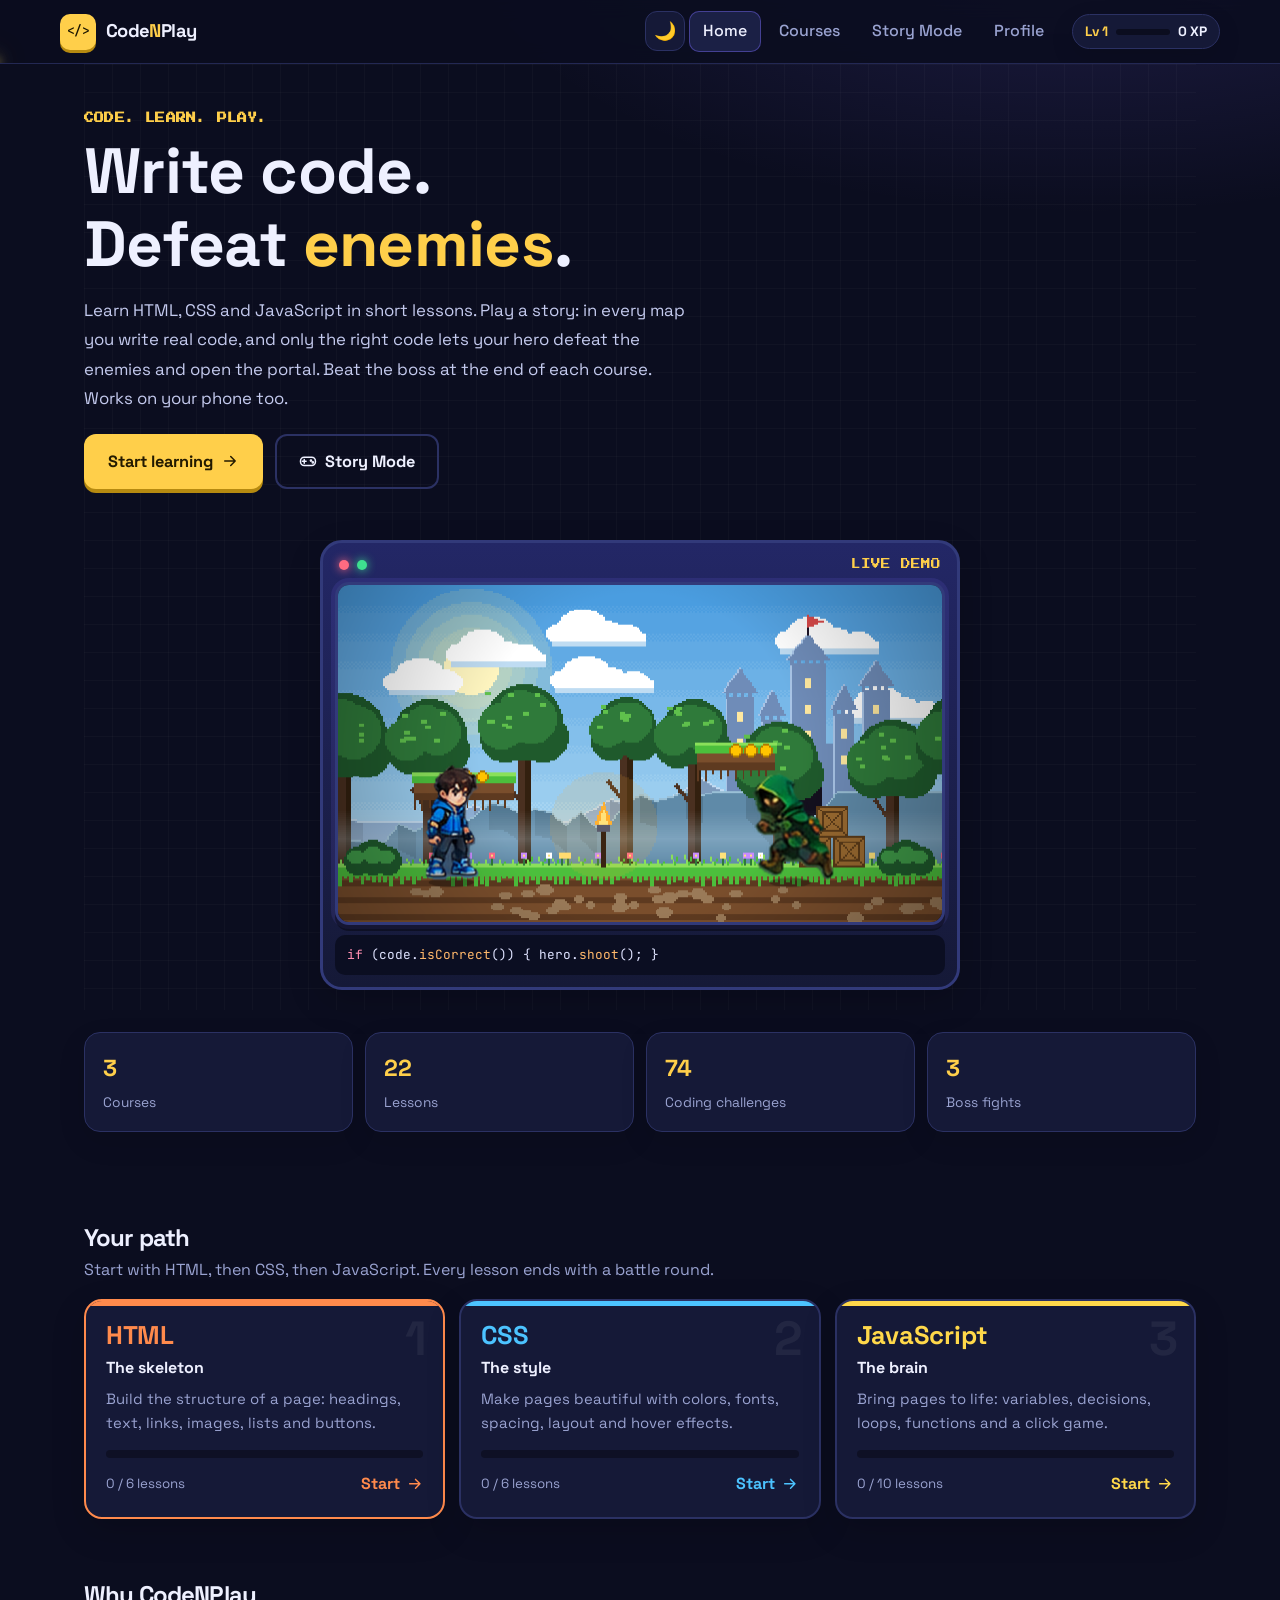
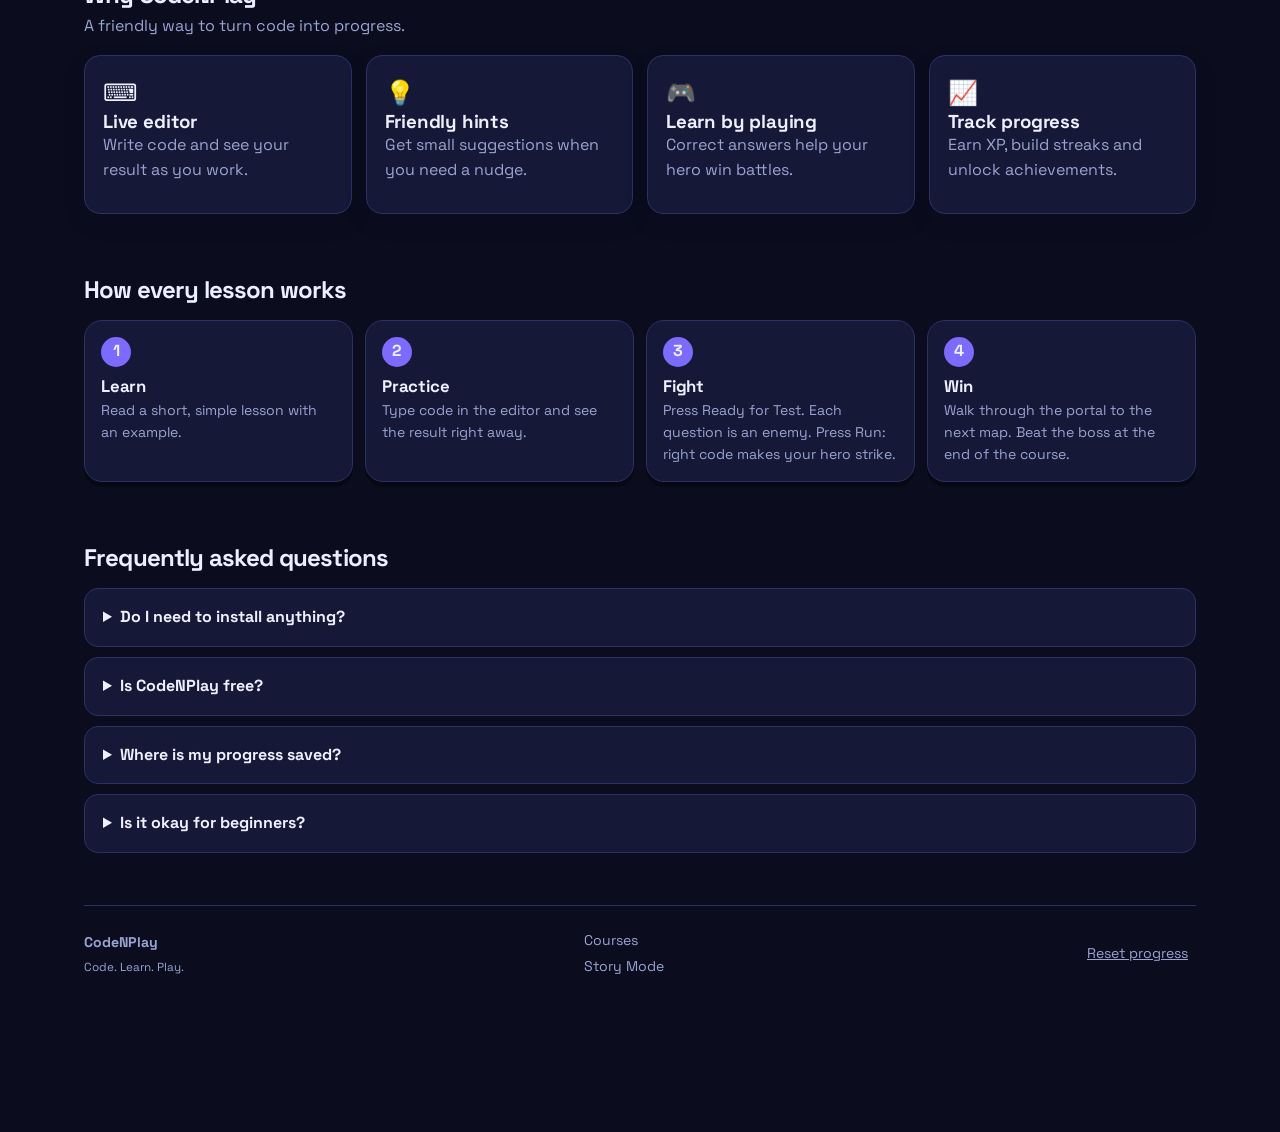
==== index.html @ d2bf4201 "Add game new interface" ====
<!doctype html>
<html lang="en">
<head>
  <meta charset="utf-8">
  <meta name="viewport" content="width=device-width, initial-scale=1, viewport-fit=cover">
  <meta name="theme-color" content="#0b0d1f">
  <meta name="color-scheme" content="dark light">
  <meta property="og:title" content="CodeNPlay — Learn to code, then play">
  <meta property="og:description" content="Learn HTML, CSS and JavaScript with interactive lessons, a live editor and game-based challenges.">
  <meta property="og:type" content="website">
  <meta property="og:image" content="assets/icon.svg">
  <link rel="manifest" href="manifest.webmanifest">
  <title>CodeNPlay - Learn to code, then play</title>
  <meta name="description" content="Learn HTML, CSS and JavaScript with short lessons, a live editor and a game you unlock by coding.">
  <link rel="preconnect" href="https://fonts.googleapis.com">
  <link rel="preconnect" href="https://fonts.gstatic.com" crossorigin>
  <link href="https://fonts.googleapis.com/css2?family=JetBrains+Mono:wght@400;500&family=Press+Start+2P&family=Space+Grotesk:wght@400;500;700&display=swap" rel="stylesheet">
  <link rel="icon" href="data:image/svg+xml,%3Csvg xmlns=%27http://www.w3.org/2000/svg%27 viewBox=%270 0 32 32%27%3E%3Crect width=%2732%27 height=%2732%27 rx=%277%27 fill=%27%23ffcf4a%27/%3E%3Ctext x=%2716%27 y=%2721%27 font-size=%2713%27 font-family=%27monospace%27 text-anchor=%27middle%27 fill=%27%231b1500%27%3E%26lt;/%26gt;%3C/text%3E%3C/svg%3E">
  <link rel="stylesheet" href="css/style.css">
  <script>
  var t = localStorage.getItem('theme');
  document.documentElement.dataset.theme = (t === 'cyan') ? 'cyan' : 'dark';
  </script>
</head>
<body>
  <a class="skip-link" href="#view">Skip to content</a>
  <header class="topbar">
    <a class="brand" href="#/" aria-label="CodeNPlay home"><span class="logo">&lt;/&gt;</span><span class="bname">Code<em>N</em>Play</span></a>
    <nav class="nav" aria-label="Main">
      <button id="themeToggle" type="button" aria-label="Toggle theme">💡</button>
      <a href="#/" data-nav="home">Home</a>
      <a href="#/learn" data-nav="learn">Courses</a>
      <a href="#/story" data-nav="story">Story Mode</a>
      <a href="#/profile" data-nav="profile">Profile</a>
    </nav>
    <a class="xp" id="xpChip" href="#/profile" title="Open your profile" aria-label="Your XP and profile"></a>
  </header>

  <main id="view" class="wrap" tabindex="-1"></main>

  <nav class="tabbar" aria-label="Main mobile">
    <a href="#/" data-nav="home"><svg class="ic" viewBox="0 0 24 24" fill="none" stroke="currentColor" stroke-width="2" stroke-linecap="round" stroke-linejoin="round"><path d="M3 11l9-8 9 8v9a1 1 0 0 1-1 1h-5v-6H9v6H4a1 1 0 0 1-1-1z"/></svg><span>Home</span></a>
    <a href="#/learn" data-nav="learn"><svg class="ic" viewBox="0 0 24 24" fill="none" stroke="currentColor" stroke-width="2" stroke-linecap="round" stroke-linejoin="round"><path d="M4 5a2 2 0 0 1 2-2h13v16H6a2 2 0 0 0-2 2z"/><path d="M4 21V5"/><path d="M9 7h6"/></svg><span>Learn</span></a>
    <a href="#/story" data-nav="story"><svg class="ic" viewBox="0 0 24 24" fill="none" stroke="currentColor" stroke-width="2" stroke-linecap="round" stroke-linejoin="round"><rect x="2" y="7" width="20" height="11" rx="5"/><path d="M7 10v5M4.5 12.5h5"/><circle cx="16" cy="11.5" r=".8"/><circle cx="18.5" cy="14" r=".8"/></svg><span>Story</span></a>
    <a href="#/profile" data-nav="profile"><span class="emo">👤</span><span>Profile</span></a>
    <button type="button" id="tabTheme" aria-label="Toggle theme"><span class="emo">🌙</span><span>Dark</span></button>
  </nav>

  <div id="modal" class="modal" aria-live="polite"></div>
  <div id="toast" class="toast" role="status"></div>
  <noscript><p style="padding:24px;color:#fff">Please turn on JavaScript to use CodeNPlay.</p></noscript>

  <script src="js/lessons.js"></script>
  <script src="js/runner.js"></script>
  <script src="js/quest.js"></script>
  <script src="js/app.js"></script>
  <script src="js/theme.js"></script>
</body>
</html>
---- css/style.css ----
/* =========================================================
   CodeNPlay styles - mobile first
   ========================================================= */
:root {
  --bg: #0b0d1f; --bg2: #10132b; --card: #151937; --card2: #1b2045; --line: #2b3163;
  --text: #eef0ff; --muted: #9aa3d1; --gold: #ffcf4a; --violet: #7c6bff;
  --green: #3ee08f; --red: #ff6b81; --html: #ff8a4c; --css: #4cc3ff; --js: #ffd84a;
  --accent: var(--violet);
  --r: 16px; --font: "Space Grotesk", system-ui, -apple-system, "Segoe UI", sans-serif;
  --mono: "JetBrains Mono", ui-monospace, SFMono-Regular, Menlo, Consolas, monospace;
  --ed-fs: 15px; --ed-lh: 24px; --tabh: 64px;
}


.topbar {
    position: relative;
    overflow: hidden;
}


/* Moving red line */

.topbar::after {
    content: "";

    position: absolute;

    bottom: 0;
    left: -30%;

    width: 30%;
    height: 2px;

    background: linear-gradient(
        90deg,
        transparent,
        var(--line-color),
        white,
       var(--line-color),
        transparent
    );

    box-shadow:
        0 0 8px var(--line-color),
        0 0 18px var(--line-color),
        0 0 30px var(--line-color-glow);

    animation: movingLine 2.3s linear infinite;
   pointer-events: none;
}


/* Animation */

@keyframes movingLine {

    0% {
        left: -30%;
    }

    100% {
        left: 100%;
    }

}

:root,
:root[data-theme="dark"] {
  --line-color: #FFD966;
  --line-color-glow: rgba(255, 217, 102, 0.7);
}


/* Dark + Cyan */
:root[data-theme="cyan"] {
  --bg: #03232a; --bg2: #053341; --card: #07404f; --card2: #0a5164; --line: #1fa3b8;
  --text: #eafffe; --muted: #8fd9e2;
  --violet: #00e5ff;            /* accent ab cyan */
  --gold: #5ef2d6; --green: #3ee08f; --red: #ff6b81;
  color-scheme: dark;
   --line-color: #00e5ff;
   --line-color-glow: rgba(0, 229, 255, 0.7)
}
:root[data-theme="cyan"] body {
  background-image:
    radial-gradient(900px 480px at 85% -80px, rgba(0,229,255,.35), transparent 70%),
    radial-gradient(700px 400px at 0% 100%, rgba(0,255,200,.18), transparent 70%);
}
/* cards par cyan glow (agar tumhari card class alag hai to selector badal dena) */
:root[data-theme="cyan"] [class*="card"] {
  box-shadow: 0 0 0 1px rgba(0,229,255,.25), 0 6px 24px rgba(0,229,255,.12);
}
body, [class*="card"], header, nav {
  transition: background-color .35s ease, color .35s ease, border-color .35s ease, box-shadow .35s ease;
}

/* button ab icon + naam dikhayega */
#themeToggle { width: auto; padding: 0 12px; gap: 6px; font-size: 14px; white-space: nowrap; }

* { box-sizing: border-box; }
html { -webkit-text-size-adjust: 100%; }
body {
  margin: 0; background: var(--bg); color: var(--text); font-family: var(--font);
  line-height: 1.55; min-height: 100vh; padding-bottom: calc(var(--tabh) + env(safe-area-inset-bottom));
  background-image: radial-gradient(900px 420px at 85% -80px, rgba(124,107,255,.18), transparent 70%);
  background-repeat: no-repeat;
}
a { color: inherit; text-decoration: none; }
h1, h2, h3, h4 { line-height: 1.15; margin: 0; letter-spacing: -.01em; }
p { margin: 0 0 .8em; }
code { font-family: var(--mono); font-size: .88em; background: rgba(124,107,255,.2); color: #d7d2ff; padding: .1em .4em; border-radius: 6px; }
button { font: inherit; color: inherit; cursor: pointer; }
.ic { width: 1.1em; height: 1.1em; flex: none; vertical-align: -.15em; }
.r90 { transform: rotate(90deg); } .r180 { transform: rotate(180deg); } .r270 { transform: rotate(270deg); }
.hidden { display: none !important; }
.muted { color: var(--muted); }
.center { text-align: center; }
:focus-visible { outline: 3px solid var(--gold); outline-offset: 2px; }

/* ---------- top bar ---------- */
.topbar {
  position: sticky; top: 0; z-index: 30; display: flex; align-items: center; gap: 14px;
  padding: 10px 16px; padding-top: calc(10px + env(safe-area-inset-top));
  background: rgba(11,13,31,.88); backdrop-filter: blur(10px); border-bottom: 1px solid var(--line);
}
.brand { display: flex; align-items: center; gap: 10px; font-weight: 700; font-size: 1.15rem; margin-right: auto; }
.logo { display: grid; place-items: center; width: 36px; height: 36px; border-radius: 10px; background: var(--gold); color: #1b1500; font-family: var(--mono); font-weight: 500; font-size: .82rem; box-shadow: 0 3px 0 #b68a10; }
.bname em { font-style: normal; color: var(--gold); }
.nav { display: none; gap: 4px; }
.nav a { padding: 8px 14px; border-radius: 10px; color: var(--muted); font-weight: 500; }
.nav a:hover { color: var(--text); background: var(--card); }
.nav a.active { color: var(--text); background: var(--card2); }
.xp { display: flex; align-items: center; gap: 8px; padding: 6px 12px; border-radius: 999px; background: var(--card); border: 1px solid var(--line); font-size: .85rem; }
.xp .lv { color: var(--gold); font-weight: 700; }
.xpbar { width: 38px; height: 6px; border-radius: 6px; background: #0b0d1f; overflow: hidden; display: none; }
.xpbar i { display: block; height: 100%; background: var(--gold); }

.tabbar {
  position: fixed; inset: auto 0 0 0; z-index: 30; height: calc(var(--tabh) + env(safe-area-inset-bottom)); padding-bottom: env(safe-area-inset-bottom);
  display: grid; grid-template-columns: repeat(3, 1fr); background: rgba(16,19,43,.96); backdrop-filter: blur(10px); border-top: 1px solid var(--line);
}
.tabbar a { display: flex; flex-direction: column; align-items: center; justify-content: center; gap: 2px; color: var(--muted); font-size: .72rem; font-weight: 500; }
.tabbar .ic { width: 24px; height: 24px; }
.tabbar a.active { color: var(--gold); }

/* ---------- layout ---------- */
.wrap { max-width: 1100px; margin: 0 auto; padding: 0 16px 40px; outline: none; }
.block { padding: 28px 0 8px; }
.pad-top { padding-top: 20px; }
.block-head { margin-bottom: 16px; }
.block-head h2 { font-size: 1.5rem; }
.block-head p { color: var(--muted); margin-top: 6px; }
.h1s { font-size: clamp(1.6rem, 5vw, 2.4rem); }
.eyebrow { color: var(--gold); font-weight: 700; letter-spacing: .08em; text-transform: uppercase; font-size: .78rem; margin-bottom: 8px; }
.lead { color: #c4caee; font-size: 1.05rem; max-width: 56ch; }
.lead.sm { font-size: .98rem; margin: 8px 0 0; }
.back { display: inline-flex; align-items: center; gap: 6px; color: var(--muted); font-size: .92rem; padding: 14px 0 6px; font-weight: 500; }
.back:hover { color: var(--text); }

/* ---------- buttons ---------- */
.btn {
  display: inline-flex; align-items: center; justify-content: center; gap: 8px; border: 2px solid transparent; border-radius: 12px;
  padding: 10px 18px; font-weight: 700; background: var(--card2); color: var(--text); min-height: 44px; transition: transform .08s, background .15s;
}
.btn:active { transform: translateY(2px); }
.btn.primary { background: var(--gold); color: #231a00; box-shadow: 0 4px 0 #b68a10; }
.btn.primary:active { box-shadow: 0 2px 0 #b68a10; transform: translateY(2px); }
.btn.ghost { background: transparent; border-color: var(--line); }
.btn.ghost:hover { background: var(--card); }
.btn.big { padding: 13px 22px; font-size: 1.02rem; min-height: 50px; }
.btn[disabled] { opacity: .6; pointer-events: none; }
.cta { display: flex; flex-wrap: wrap; gap: 12px; margin-top: 20px; }
.linkbtn { background: none; border: 0; color: var(--muted); text-decoration: underline; padding: 8px; }
.mini {
  display: inline-flex; align-items: center; gap: 6px; padding: 6px 10px; border-radius: 8px; border: 1px solid var(--line);
  background: var(--card2); font-size: .82rem; font-weight: 500; min-height: 34px;
}
.mini.run { background: var(--green); color: #052415; border-color: transparent; font-weight: 700; }

/* ---------- hero ---------- */
.hero { display: grid; gap: 28px; padding: 28px 0 10px; }
.hero h1 { font-size: clamp(2rem, 8vw, 3.6rem); }
.hero .mark { color: var(--gold); position: relative; white-space: nowrap; }
.hero .lead { margin-top: 14px; }
.hero-art { display: none; }
.mock { background: var(--card); border: 1px solid var(--line); border-radius: 18px; overflow: hidden; box-shadow: 0 18px 50px rgba(0,0,0,.4); transform: rotate(1.5deg); }
.mock-bar { display: flex; align-items: center; gap: 6px; padding: 10px 14px; background: var(--card2); color: var(--muted); font-size: .8rem; font-family: var(--mono); }
.mock-bar i { width: 10px; height: 10px; border-radius: 50%; background: #ff6b81; }
.mock-bar i:nth-child(2) { background: var(--gold); } .mock-bar i:nth-child(3) { background: var(--green); }
.mock-bar span { margin-left: 10px; }
.mock pre { margin: 0; padding: 16px; font-family: var(--mono); font-size: .86rem; line-height: 1.7; color: #dfe3ff; }
.mock-stage { position: relative; height: 130px; background: #0b0e22; border-top: 1px solid var(--line); }
.mock-grid { position: absolute; inset: 0; background-image: linear-gradient(rgba(124,140,255,.16) 1px, transparent 1px), linear-gradient(90deg, rgba(124,140,255,.16) 1px, transparent 1px); background-size: 28px 28px; }
.mock-chip { position: absolute; left: 14px; bottom: 12px; background: var(--gold); color: #231a00; font-weight: 700; font-size: .75rem; padding: 4px 10px; border-radius: 999px; }
.k { color: #ff8fb1; } .n { color: #ffb86b; } .s { color: #8ff0b3; } .c { color: #6c76a8; font-style: italic; } .tg { color: #7fb4ff; } .at { color: #ffd479; }

/* ---------- course cards ---------- */
.cards { display: grid; gap: 14px; }
.course-card {
  position: relative; display: flex; flex-direction: column; gap: 6px; padding: 20px; border-radius: var(--r); background: var(--card);
  border: 2px solid var(--line); transition: transform .15s, border-color .15s; overflow: hidden;
}
.course-card:hover { transform: translateY(-3px); border-color: var(--accent); }
.course-card.current { border-color: var(--accent); }
.c-html { --accent: var(--html); } .c-css { --accent: var(--css); } .c-js { --accent: var(--js); }
.course-card::before { content: ""; position: absolute; left: 0; top: 0; right: 0; height: 5px; background: var(--accent); }
.step-no { position: absolute; right: 16px; top: 14px; font-size: 3rem; font-weight: 700; color: rgba(255,255,255,.06); line-height: 1; }
.course-card h3 { font-size: 1.6rem; color: var(--accent); }
.course-card .tag { margin: 0; color: var(--text); font-weight: 700; }
.course-card .desc { color: var(--muted); font-size: .93rem; margin: 0 0 8px; }
.prog { height: 8px; background: #0b0d1f; border-radius: 8px; overflow: hidden; }
.prog span { display: block; height: 100%; background: var(--accent); border-radius: 8px; transition: width .4s; }
.card-foot { display: flex; justify-content: space-between; align-items: center; margin-top: 8px; color: var(--muted); }
.card-foot .go { color: var(--accent); font-weight: 700; display: inline-flex; gap: 6px; align-items: center; }

.how { list-style: none; margin: 0; padding: 0; display: grid; gap: 12px; grid-template-columns: 1fr 1fr; }
.how li { background: var(--card); border: 1px solid var(--line); border-radius: var(--r); padding: 16px; }
.how b { display: grid; place-items: center; width: 30px; height: 30px; border-radius: 50%; background: var(--violet); margin-bottom: 10px; }
.how h4 { font-size: 1.05rem; margin-bottom: 4px; }
.how p { color: var(--muted); font-size: .88rem; margin: 0; }
.foot { display: flex; flex-wrap: wrap; gap: 8px; justify-content: space-between; align-items: center; margin-top: 34px; padding-top: 16px; border-top: 1px solid var(--line); color: var(--muted); font-size: .88rem; }

/* ---------- course page ---------- */
.course-head { display: flex; justify-content: space-between; align-items: center; gap: 16px; padding: 20px; border-radius: var(--r); background: var(--card); border: 2px solid var(--line); border-left: 6px solid var(--accent); margin: 8px 0 18px; }
.ring { flex: none; width: 76px; height: 76px; border-radius: 50%; border: 5px solid var(--accent); display: flex; flex-direction: column; align-items: center; justify-content: center; }
.ring b { font-size: 1.1rem; } .ring span { font-size: .68rem; color: var(--muted); }
.lessons { list-style: none; margin: 0; padding: 0; display: grid; gap: 10px; }
.lrow { display: flex; align-items: center; gap: 14px; padding: 14px 16px; background: var(--card); border: 1px solid var(--line); border-radius: 14px; transition: border-color .15s, transform .15s; }
.lrow:hover { border-color: var(--accent); transform: translateX(3px); }
.lrow .num { flex: none; display: grid; place-items: center; width: 40px; height: 40px; border-radius: 12px; background: var(--card2); font-weight: 700; }
.lrow.done .num { background: var(--green); color: #052415; }
.lrow.next { border-color: var(--accent); }
.lrow.next .num { background: var(--accent); color: #1b1500; }
.lt { display: flex; flex-direction: column; flex: 1; min-width: 0; }
.lt small { color: var(--muted); }
.chev { color: var(--muted); }

/* ---------- lesson ---------- */
.lesson { max-width: 1000px; margin: 0 auto; }
.l-head { padding: 6px 0 14px; }
.steps { list-style: none; display: flex; gap: 6px; padding: 0; margin: 14px 0 0; flex-wrap: wrap; }
.steps li { font-size: .78rem; font-weight: 700; padding: 5px 12px; border-radius: 999px; background: var(--card); color: var(--muted); border: 1px solid var(--line); }
.steps li.on { background: var(--accent); color: #1b1500; border-color: transparent; }
.card { background: var(--card); border: 1px solid var(--line); border-radius: var(--r); padding: 18px; margin-bottom: 16px; }
.card h2 { font-size: 1.25rem; display: flex; align-items: center; gap: 10px; margin-bottom: 12px; }
.badge { display: grid; place-items: center; width: 28px; height: 28px; border-radius: 50%; background: var(--accent); color: #1b1500; font-size: .85rem; }
.prose p { font-size: 1.02rem; color: #d6dbf7; }
.example { margin-top: 12px; border: 1px solid var(--line); border-radius: 12px; overflow: hidden; background: #0b0e22; }
.ex-head { display: flex; align-items: center; justify-content: space-between; padding: 8px 12px; background: var(--card2); font-size: .8rem; color: var(--muted); font-weight: 700; text-transform: uppercase; letter-spacing: .05em; }
.code { margin: 0; padding: 14px; font-family: var(--mono); font-size: .88rem; line-height: 1.7; overflow-x: auto; color: #e4e7ff; white-space: pre; }
.task { display: flex; gap: 12px; align-items: flex-start; background: rgba(255,207,74,.1); border: 1px solid rgba(255,207,74,.35); border-radius: 12px; padding: 12px 14px; margin-bottom: 14px; }
.task .ic { color: var(--gold); width: 22px; height: 22px; margin-top: 2px; }
.task p { margin: 0; }
.next .cta { margin-top: 14px; }
.pn { display: flex; justify-content: space-between; gap: 12px; margin-top: 4px; }
.pn a { display: inline-flex; align-items: center; gap: 8px; padding: 10px 14px; border-radius: 12px; border: 1px solid var(--line); color: var(--muted); font-size: .9rem; }
.pn a:hover { color: var(--text); background: var(--card); }
.dots { display: flex; gap: 8px; margin-top: 12px; }
.dots i { width: 28px; height: 8px; border-radius: 8px; background: var(--card2); }
.dots i.cur { background: var(--accent); } .dots i.ok { background: var(--green); }
.question { font-size: 1.12rem; margin-bottom: 14px; }
.question p { margin: 0; }
.tbar { display: flex; flex-wrap: wrap; gap: 10px; margin-top: 14px; }
.feedback { margin-top: 12px; border-radius: 12px; padding: 0; font-size: .96rem; }
.feedback:not(:empty) { padding: 12px 14px; background: var(--card2); }
.feedback.good { background: rgba(62,224,143,.15); border: 1px solid var(--green); }
.feedback.bad { background: rgba(255,107,129,.14); border: 1px solid var(--red); }
.feedback.hint { background: rgba(124,107,255,.18); border: 1px solid var(--violet); }

/* ---------- workbench (editor + output) ---------- */
.wb { border: 1px solid var(--line); border-radius: 14px; overflow: hidden; background: var(--bg2); }
.wb-tabs { display: flex; background: var(--card2); }
.wb-tabs button { flex: 1; border: 0; background: none; padding: 11px; font-weight: 700; color: var(--muted); border-bottom: 3px solid transparent; }
.wb-tabs button.on { color: var(--text); border-bottom-color: var(--gold); background: var(--card); }
.wb-grid { display: block; }
.wb--code .pane-out { display: none; }
.wb--out .pane-code { display: none; }
.pane { display: flex; flex-direction: column; min-width: 0; }
.pane-head { display: flex; align-items: center; justify-content: space-between; gap: 8px; padding: 8px 10px; background: var(--card2); border-bottom: 1px solid var(--line); }
.file { display: inline-flex; align-items: center; gap: 8px; font-family: var(--mono); font-size: .8rem; color: var(--muted); }
.dot { width: 9px; height: 9px; border-radius: 50%; background: var(--html); } .dot.out { background: var(--green); }
.acts { display: flex; gap: 8px; }
.ed { position: relative; display: flex; height: 300px; background: #0b0e22; }
.gutter { margin: 0; width: 40px; flex: none; padding: 12px 8px 12px 0; text-align: right; font-family: var(--mono); font-size: var(--ed-fs); line-height: var(--ed-lh); color: #4d5588; overflow: hidden; user-select: none; background: #0a0c1d; border-right: 1px solid var(--line); }
.ed-main { position: relative; flex: 1; min-width: 0; }
.ed-main pre, .ed-main textarea {
  position: absolute; inset: 0; margin: 0; padding: 12px; border: 0; font-family: var(--mono); font-size: var(--ed-fs); line-height: var(--ed-lh);
  white-space: pre; tab-size: 2; letter-spacing: 0; word-spacing: 0;
}
.hl { color: #e4e7ff; overflow: hidden; pointer-events: none; }
.ed-main textarea { background: transparent; color: transparent; caret-color: #fff; resize: none; overflow: auto; outline: none; -webkit-text-fill-color: transparent; }
.ed-main textarea::selection { background: rgba(124,107,255,.45); -webkit-text-fill-color: transparent; }
.symbols { display: flex; gap: 6px; overflow-x: auto; padding: 8px; background: var(--card2); border-top: 1px solid var(--line); -webkit-overflow-scrolling: touch; }
.symbols button { flex: none; min-width: 40px; height: 38px; border-radius: 8px; border: 1px solid var(--line); background: var(--card); font-family: var(--mono); font-size: 1rem; padding: 0 10px; }
.symbols button:active { background: var(--violet); }
.preview { width: 100%; height: 300px; border: 0; background: #fff; display: block; }
.console { background: #0b0e22; border-top: 1px solid var(--line); }
.console-head { padding: 6px 12px; font-size: .75rem; font-weight: 700; letter-spacing: .06em; text-transform: uppercase; color: var(--muted); background: var(--card2); }
.console-body { font-family: var(--mono); font-size: .9rem; padding: 10px 12px; min-height: 96px; max-height: 160px; overflow: auto; color: #d9ffe8; }
.console-body:empty::before { content: "Nothing printed yet. Use console.log(...) and press Run."; color: #5f688f; }
.cl { padding: 2px 0; border-bottom: 1px dashed rgba(255,255,255,.07); white-space: pre-wrap; word-break: break-word; }
.cl.err { color: #ff9aa9; }
.base { border-top: 1px solid var(--line); background: var(--card); font-size: .85rem; }
.base summary { padding: 10px 12px; cursor: pointer; color: var(--muted); }
.base pre { margin: 0; padding: 0 12px 12px; font-family: var(--mono); font-size: .82rem; color: #c8cdf0; overflow-x: auto; }

/* ---------- modal + toast ---------- */
.modal { position: fixed; inset: 0; z-index: 60; background: rgba(5,6,18,.75); display: none; align-items: center; justify-content: center; padding: 20px; }
.modal.open { display: flex; }
.modal-card { background: var(--card); border: 2px solid var(--gold); border-radius: 20px; padding: 26px 22px; max-width: 380px; width: 100%; text-align: center; animation: pop .25s ease-out; }
.modal-card h2 { font-size: 1.7rem; margin: 10px 0; }
.burst { width: 64px; height: 64px; margin: 0 auto; border-radius: 50%; display: grid; place-items: center; background: var(--gold); color: #231a00; }
.burst .ic { width: 34px; height: 34px; fill: #231a00; }
.xpgain { font-size: 1.5rem; font-weight: 700; color: var(--green); margin-bottom: 4px; }
.modal-acts { display: flex; flex-direction: column; gap: 10px; margin-top: 18px; }
@keyframes pop { from { transform: scale(.9); opacity: 0; } to { transform: scale(1); opacity: 1; } }
.toast { position: fixed; left: 50%; bottom: calc(var(--tabh) + 18px + env(safe-area-inset-bottom)); transform: translate(-50%, 20px); background: var(--card2); border: 1px solid var(--line); padding: 10px 16px; border-radius: 999px; font-size: .9rem; opacity: 0; pointer-events: none; transition: .25s; z-index: 70; }
.toast.show { opacity: 1; transform: translate(-50%, 0); }

/* ---------- game ---------- */
.gamepage { max-width: 860px; margin: 0 auto; }
.game-top { display: flex; align-items: center; justify-content: space-between; }
.chip { padding: 5px 12px; border-radius: 999px; background: var(--card2); border: 1px solid var(--line); font-size: .78rem; font-weight: 700; }
.chip.gold { background: var(--gold); color: #231a00; border-color: transparent; }
.banner { padding: 10px 14px; border-radius: 12px; margin: 6px 0 10px; font-weight: 500; }
.banner.good { background: rgba(62,224,143,.15); border: 1px solid var(--green); }
.hud { display: grid; grid-template-columns: repeat(5, minmax(0, 1fr)); gap: 8px; margin: 8px 0 10px; }
.hud div { background: var(--card); border: 1px solid var(--line); border-radius: 12px; padding: 8px 10px; }
.hud small { display: block; color: var(--muted); font-size: .68rem; text-transform: uppercase; letter-spacing: .06em; }
.hud b { font-size: 1.1rem; }
.stage { border: 3px solid var(--line); border-radius: 16px; overflow: hidden; aspect-ratio: 16 / 10; background: #0b0e22; box-shadow: 0 0 0 4px rgba(124,107,255,.15); }
.stage canvas { width: 100%; height: 100%; display: block; touch-action: none; }
.controls { display: grid; grid-template-columns: 1fr auto 1fr; align-items: center; gap: 10px; margin: 16px 0; }
.dpad { display: grid; grid-template-columns: repeat(3, 52px); grid-template-rows: repeat(3, 52px); justify-self: start; }
.dpad button { border: 0; background: var(--card2); border-radius: 10px; display: grid; place-items: center; touch-action: manipulation; border: 1px solid var(--line); }
.dpad button:active { background: var(--violet); }
.dpad .u { grid-area: 1 / 2; } .dpad .l { grid-area: 2 / 1; } .dpad .r { grid-area: 2 / 3; } .dpad .d { grid-area: 3 / 2; }
.dpad .mid { grid-area: 2 / 2; background: var(--bg2); }
.ab { display: flex; gap: 12px; justify-self: end; }
.ab button { width: 58px; height: 58px; border-radius: 50%; border: 0; font-weight: 700; font-size: 1.1rem; background: var(--violet); box-shadow: 0 4px 0 #4a3fb3; touch-action: manipulation; }
.ab .a { background: var(--gold); color: #231a00; box-shadow: 0 4px 0 #b68a10; }
.ab .b { margin-top: 18px; }
.ab button:active { transform: translateY(3px); box-shadow: none; }
.game-foot { display: flex; flex-direction: column; gap: 12px; align-items: stretch; }
.game-foot p { margin: 0; text-align: center; }

/* ---------- small phones ---------- */
@media (max-width: 480px) {
  .controls { grid-template-columns: 1fr 1fr; }
  .center-btns { grid-column: 1 / -1; grid-row: 1; }
  .center-btns .btn { width: 100%; }
  .xp .lv { display: none; }
}

/* ---------- tablet / desktop ---------- */
@media (min-width: 861px) {
  :root { --tabh: 0px; --ed-fs: 14px; --ed-lh: 22px; }
  body { padding-bottom: 0; }
  .tabbar { display: none; }
  .nav { display: flex; }
  .xpbar { display: block; }
  .toast { bottom: 24px; }
  .wrap { padding: 0 28px 60px; }
  .hero { grid-template-columns: 1.15fr .85fr; align-items: center; gap: 40px; padding: 56px 0 20px; }
  .hero-art { display: block; }
  .cards { grid-template-columns: repeat(3, 1fr); }
  .how { grid-template-columns: repeat(5, minmax(0, 1fr)); }
  .wb-tabs { display: none; }
  .wb--code .pane-out, .wb--out .pane-code { display: flex; }
  .wb-grid { display: grid; grid-template-columns: 1fr 1fr; }
  .pane-code { border-right: 1px solid var(--line); }
  .ed, .preview { height: 340px; }
  .symbols { display: none; }
  .card { padding: 24px; }
  .game-foot { flex-direction: row; justify-content: space-between; align-items: center; }
  .game-foot p { text-align: left; }
  .modal-acts { flex-direction: row; justify-content: center; }
}
@media (max-width: 860px) {
  /* 16px inputs stop iOS from zooming when you tap the editor */
  :root { --ed-fs: 16px; --ed-lh: 26px; }
  .ed { height: 280px; }
  .preview { height: 280px; }
}
@media (prefers-reduced-motion: reduce) { * { animation: none !important; transition: none !important; } }

/* =========================================================
   REDESIGN v2 - arcade look, battle screen (question left, game right)
   ========================================================= */
:root { --px: "Press Start 2P", ui-monospace, monospace; }
.eyebrow { font-family: var(--px); font-size: .62rem; line-height: 1.7; letter-spacing: .02em; }
.card, .course-card, .lrow, .how li { box-shadow: 0 5px 0 rgba(0,0,0,.35); }
.card { border-width: 2px; }
.logo { font-family: var(--mono); }
body[data-area="play"] .wrap { max-width: 1360px; }

/* stage (shared by home demo, battle, free play) */
.stage {
  position: relative; aspect-ratio: 16 / 9; width: 100%; overflow: hidden; background: #0b0e22; border: 3px solid #323a7a; border-radius: 14px;
  box-shadow: 0 6px 0 rgba(0,0,0,.4), 0 0 0 4px rgba(124,107,255,.12);
}
.stage canvas { width: 100%; height: 100%; display: block; image-rendering: pixelated; }

/* home arcade cabinet */
.hero-art { display: block; }
.cab { background: linear-gradient(180deg, #232766, #151937); border: 3px solid #323a7a; border-radius: 22px; padding: 12px; box-shadow: 0 10px 0 rgba(0,0,0,.4), 0 24px 60px rgba(0,0,0,.45); }
.cab-top { display: flex; align-items: center; gap: 8px; padding: 2px 4px 10px; font-family: var(--px); font-size: .6rem; color: var(--muted); }
.cab-top b { margin-left: auto; font-weight: 400; color: var(--gold); }
.led { width: 10px; height: 10px; border-radius: 50%; background: var(--red); box-shadow: 0 0 10px var(--red); }
.led.b { background: var(--green); box-shadow: 0 0 10px var(--green); }
.cab-code { margin-top: 10px; padding: 10px 12px; border-radius: 10px; background: #0b0e22; font-family: var(--mono); font-size: .8rem; color: #dfe3ff; overflow-x: auto; white-space: nowrap; }
.hero h1 { font-size: clamp(2.2rem, 9vw, 4rem); }

/* course page level tiles */
.lessons { grid-template-columns: repeat(auto-fill, minmax(260px, 1fr)); }
.lrow .num { font-family: var(--px); font-size: .8rem; border-radius: 10px; }

/* battle screen */
.play-grid { display: grid; gap: 16px; grid-template-columns: minmax(0, 1fr); }
.arena { order: -1; scroll-margin-top: 70px; }
.m-head { padding: 2px 0 12px; }
.pips { list-style: none; display: flex; flex-wrap: wrap; gap: 8px; padding: 0; margin: 14px 0 0; }
.pips li b { display: inline-block; font-family: var(--px); font-weight: 400; font-size: .62rem; padding: 8px 10px; border-radius: 8px; background: var(--card); border: 2px solid var(--line); color: var(--muted); }
.pips li.cur b { background: var(--gold); border-color: var(--gold); color: #231a00; }
.pips li.done b { background: var(--green); border-color: var(--green); color: #052415; }
.qcard { padding: 16px; }
.qtag { font-family: var(--px); font-size: .62rem; color: var(--gold); margin-bottom: 10px; line-height: 1.6; }
.question { font-size: 1.08rem; margin-bottom: 14px; }
.arena-hud { display: flex; align-items: center; justify-content: space-between; gap: 12px; margin-bottom: 10px; }
.hearts { display: flex; gap: 4px; }
.heart { width: 26px; height: 26px; fill: #ff5470; filter: drop-shadow(0 2px 0 rgba(0,0,0,.4)); }
.hearts .lost .heart { fill: #2b3163; }
.stat { text-align: right; padding: 4px 12px; background: var(--card); border: 2px solid var(--line); border-radius: 10px; min-width: 84px; }
.stat small { display: block; color: var(--muted); font-size: .62rem; text-transform: uppercase; letter-spacing: .06em; }
.stat b { font-family: var(--px); font-weight: 400; font-size: .85rem; color: var(--gold); }
.arena-note { margin: 12px 2px 0; color: var(--muted); font-size: .88rem; text-align: center; }
.keys { margin: 0; color: var(--muted); font-size: .82rem; }
.ov { position: absolute; inset: 0; display: none; align-items: center; justify-content: center; padding: 8px; background: rgba(6,7,22,.78); overflow: auto; }
.ov.open { display: flex; animation: pop .25s ease-out; }
.ov-card { text-align: center; width: 100%; max-width: 360px; }
.ov-title { font-family: var(--px); font-size: clamp(.85rem, 3.4vw, 1.3rem); color: var(--gold); margin: 0 0 8px; text-shadow: 0 3px 0 #000; line-height: 1.4; }
.ov-title.bad { color: var(--red); }
.stars { display: flex; justify-content: center; gap: 6px; margin-bottom: 4px; }
.bigstar { width: clamp(30px, 9vw, 46px); fill: #2b3163; stroke: #10122b; stroke-width: 1.5; }
.stars .on .bigstar { fill: var(--gold); }
.ov-xp { margin: 4px 0 10px; font-weight: 700; color: #dfe3ff; font-size: .95rem; }
.ov-acts { display: grid; grid-template-columns: 1fr 1fr; gap: 8px; }
.ov-acts .primary { grid-column: 1 / -1; }
.ov-acts .btn { min-height: 42px; padding: 8px 12px; }
.ov-acts .big { font-size: .95rem; }

/* tabbed workbench (narrow panel on desktop too) */
@media (min-width: 861px) {
  .wb.tabbed .wb-tabs { display: flex; }
  .wb.tabbed .wb-grid { display: block; }
  .wb.tabbed.wb--code .pane-out, .wb.tabbed.wb--out .pane-code { display: none; }
  .wb.tabbed .pane-code { border-right: 0; }
  .wb.tabbed .symbols { display: flex; }
  .wb.tabbed .ed, .wb.tabbed .preview { height: 300px; }
}
@media (min-width: 981px) {
  .play-grid { grid-template-columns: minmax(0, 1fr) minmax(0, .92fr); gap: 26px; align-items: start; }
  .arena { order: 0; position: sticky; top: 78px; }
  .m-head { padding-top: 0; }
}

/* free play */
#themeToggle {
  appearance: none;
  -webkit-appearance: none;
  background: var(--card);
  color: var(--text);
  border: 1px solid var(--line);
  border-radius: 12px;
  width: 40px;
  height: 40px;
  padding: 0;
  display: inline-grid;
  place-items: center;
  font-size: 18px;
  line-height: 1;
  cursor: pointer;
  transition: background .2s, border-color .2s, transform .15s;
}
#themeToggle:hover {
  background: var(--card2);
  border-color: var(--accent);
}
#themeToggle:active { transform: scale(.94); }
#themeToggle:focus-visible {
  outline: 2px solid var(--accent);
  outline-offset: 2px;
}


/* =========================================================
   CodeNPlay quality upgrade — additive overrides
   Preserves the original palette, routes, lesson and game UI.
   ========================================================= */
:root {
  --r: 18px;
  --focus-ring: 0 0 0 3px rgba(255, 207, 74, .22);
}
html { scroll-behavior: smooth; }
body {
  background-attachment: fixed;
  text-rendering: optimizeLegibility;
  -webkit-font-smoothing: antialiased;
}
.topbar {
  min-height: 64px;
  background: color-mix(in srgb, var(--bg) 88%, transparent);
  border-bottom-color: color-mix(in srgb, var(--line) 78%, transparent);
}
.topbar::after { z-index: 1; }
.brand { letter-spacing: -.035em; }
.logo { transition: transform .2s ease, box-shadow .2s ease; }
.brand:hover .logo { transform: translateY(-2px) rotate(-4deg); box-shadow: 0 5px 0 #b68a10, 0 0 22px rgba(255,207,74,.22); }
.nav a, .tabbar a, .tabbar button { transition: color .18s ease, background .18s ease, transform .18s ease; }
.nav a.active { box-shadow: inset 0 0 0 1px color-mix(in srgb, var(--accent) 42%, transparent); }
.xp { box-shadow: 0 8px 24px rgba(0,0,0,.12); white-space: nowrap; }
.xpbar { display: block; }
.btn, .mini, .course-card, .lrow, .card, .qcard { transition: transform .18s ease, border-color .18s ease, background-color .18s ease, box-shadow .18s ease; }
.btn:hover { transform: translateY(-1px); }
.btn.primary:hover { box-shadow: 0 6px 0 #b68a10, 0 12px 28px rgba(255,207,74,.12); }
.btn:focus-visible, button:focus-visible, a:focus-visible { outline: 3px solid var(--gold); outline-offset: 3px; box-shadow: var(--focus-ring); }
.course-card, .card, .qcard, .cab, .arena, .course-head {
  box-shadow: 0 12px 34px rgba(0,0,0,.16);
}
.course-card:hover, .lrow:hover { box-shadow: 0 16px 34px rgba(0,0,0,.2); }
.course-card .prog, .prog { background: color-mix(in srgb, var(--bg) 75%, var(--card)); }
.how li { transition: transform .18s ease, border-color .18s ease; }
.how li:hover { transform: translateY(-3px); border-color: var(--accent); }
.hero { align-items: center; }
.hero .lead { line-height: 1.75; }
.block { padding-top: clamp(30px, 5vw, 54px); }
.block-head { max-width: 68ch; }
.block-head h2 { letter-spacing: -.035em; }
.course-card { min-height: 220px; }
.course-card .desc { line-height: 1.65; }
.lrow { min-height: 76px; }
.stage { border-radius: 14px; overflow: hidden; }
.preview { background: #fff; }
.pane, .wb { min-width: 0; }
.ed textarea { tab-size: 2; }
.symbols { flex-wrap: wrap; }
.symbols button, .mini { min-height: 36px; }
.suggestions {
  display: flex;
  align-items: flex-start;
  gap: 10px;
  padding: 10px 12px;
  border-top: 1px solid var(--line);
  background: color-mix(in srgb, var(--card) 86%, var(--bg));
}
.suggestions.is-off { display: none; }
.suggestions-label {
  flex: none;
  color: var(--muted);
  font-size: .72rem;
  font-weight: 700;
  letter-spacing: .06em;
  text-transform: uppercase;
  padding-top: 7px;
}
.suggestion-list { display: flex; flex-wrap: wrap; gap: 7px; min-width: 0; }
.suggestion-chip {
  border: 1px solid color-mix(in srgb, var(--accent) 44%, var(--line));
  border-radius: 999px;
  background: color-mix(in srgb, var(--accent) 10%, var(--card2));
  color: var(--text);
  padding: 5px 10px;
  min-height: 30px;
  font: 500 .76rem var(--mono);
  cursor: pointer;
  transition: background .16s ease, border-color .16s ease, transform .16s ease;
}
.suggestion-chip:hover { background: color-mix(in srgb, var(--accent) 22%, var(--card2)); border-color: var(--accent); transform: translateY(-1px); }
.suggest-toggle[aria-pressed="false"] { color: var(--muted); }
.pane-head .acts { display: flex; align-items: center; gap: 7px; flex-wrap: wrap; }
.feedback { line-height: 1.6; }
.toast { box-shadow: 0 12px 36px rgba(0,0,0,.28); }
.tabbar { grid-template-columns: repeat(5, minmax(0, 1fr)); }
.tabbar button {
  border: 0; background: transparent; color: var(--muted);
  display: flex; flex-direction: column; align-items: center; justify-content: center;
  gap: 2px; font-size: .72rem; font-weight: 500;
}
.tabbar button .emo { font-size: 20px; line-height: 24px; }
.tabbar button:hover { color: var(--gold); }
#tabTheme { min-width: 0; }
#themeToggle { font-weight: 700; }
:root[data-theme="cyan"] .topbar { background: rgba(3,35,42,.9); }
@media (min-width: 600px) {
  .wrap { padding-left: 24px; padding-right: 24px; }
  .cards { grid-template-columns: repeat(3, minmax(0, 1fr)); }
  .how { grid-template-columns: repeat(4, minmax(0, 1fr)); }
  .hero { grid-template-columns: minmax(0, 1.05fr) minmax(300px, .95fr); gap: clamp(24px, 4vw, 54px); padding-top: 46px; }
  .hero-art { display: block; min-width: 0; }
}
@media (min-width: 861px) {
  body { padding-bottom: 0; }
  .topbar { padding-left: max(24px, calc((100vw - 1160px)/2)); padding-right: max(24px, calc((100vw - 1160px)/2)); }
  .nav { display: flex; align-items: center; }
  .tabbar { display: none; }
  .wrap { max-width: 1160px; padding-bottom: 64px; }
  .xpbar { width: 54px; }
}
@media (max-width: 860px) {
  .topbar { gap: 8px; padding-left: 12px; padding-right: 12px; }
  .nav { display: none; }
  .xp { padding: 5px 9px; font-size: .76rem; }
  .xpbar { display: none; }
  .hero { padding-top: 24px; }
  .hero-art { display: block; }
  .hero-art .cab { max-width: 560px; margin: 0 auto; }
  .suggestions { flex-direction: column; gap: 6px; }
  .suggestions-label { padding-top: 0; }
  .pane-head .acts { gap: 5px; }
  .pane-head .mini { padding: 6px 8px; }
}
@media (max-width: 480px) {
  :root { --tabh: 62px; }
  .wrap { padding-left: 14px; padding-right: 14px; }
  .brand { font-size: 1.02rem; gap: 8px; }
  .logo { width: 33px; height: 33px; }
  .xp { gap: 5px; padding: 5px 8px; }
  .xp .lv { font-size: .72rem; }
  .xp b { font-size: .72rem; }
  .hero h1 { font-size: clamp(2rem, 10vw, 2.8rem); }
  .hero .lead { font-size: .96rem; }
  .cta { display: grid; grid-template-columns: 1fr; }
  .cta .btn { width: 100%; }
  .cards { grid-template-columns: 1fr; }
  .how { grid-template-columns: 1fr 1fr; }
  .course-card { min-height: 0; }
  .qcard { padding: 13px; }
  .tbar { display: flex; flex-wrap: wrap; }
  .tbar .btn { flex: 1 1 auto; }
  .suggestion-chip { font-size: .7rem; }
  .pane-head .acts .mini span { display: none; }
}
@media (prefers-reduced-motion: reduce) {
  *, *::before, *::after { scroll-behavior: auto !important; animation-duration: .01ms !important; animation-iteration-count: 1 !important; transition-duration: .01ms !important; }
}


/* =========================================================
   CodeNPlay additive responsive, accessibility & profile polish
   ========================================================= */
.hero { grid-template-columns: minmax(0, 1fr); background-image: linear-gradient(rgba(255,255,255,.025) 1px, transparent 1px), linear-gradient(90deg,rgba(255,255,255,.025) 1px,transparent 1px); background-size: 28px 28px; }
.hero > *, .hero-text, .hero-art, .cab, .cab-code { min-width: 0; max-width: 100%; }
.cab-code { overflow-wrap: anywhere; }
.resume-card { display:grid; gap:5px; max-width:390px; margin-top:22px; padding:16px 18px; border:1px solid var(--line); border-radius:16px; background:rgba(255,255,255,.055); box-shadow:0 12px 32px rgba(0,0,0,.14); }
.resume-card b { font-size:1.08rem; }.resume-card span:last-of-type { color:var(--muted); }.resume-card strong { color:var(--gold); margin-top:5px; }
.stats-strip,.profile-stats { display:grid; grid-template-columns:repeat(4,minmax(0,1fr)); gap:12px; margin:22px 0 38px; }
.stats-strip>div,.profile-stats>div { display:grid; gap:5px; padding:18px; border:1px solid var(--line); border-radius:16px; background:var(--card); box-shadow:0 10px 28px rgba(0,0,0,.10); }
.stats-strip b,.profile-stats b { font-size:1.45rem; color:var(--gold); }.stats-strip span,.profile-stats span { color:var(--muted); font-size:.86rem; }
.feature-grid,.achievement-grid { display:grid; grid-template-columns:repeat(4,minmax(0,1fr)); gap:14px; }
.feature-card,.achievement { min-width:0; padding:18px; border:1px solid var(--line); border-radius:16px; background:var(--card); box-shadow:0 8px 24px rgba(0,0,0,.10); }
.feature-card>span { font-size:1.5rem; }.feature-card p,.achievement small { color:var(--muted); line-height:1.55; }
.faq details { margin:10px 0; padding:16px 18px; border:1px solid var(--line); border-radius:14px; background:var(--card); }
.faq summary { cursor:pointer; font-weight:700; }.faq details p { color:var(--muted); margin-bottom:0; }
.site-foot { display:flex; flex-wrap:wrap; align-items:center; justify-content:space-between; gap:18px; padding:24px 0 90px; }
.site-foot>div { display:flex; flex-direction:column; gap:4px; }.site-foot small { color:var(--muted); }.site-foot a { margin-right:16px; color:var(--muted); }
#xpChip { text-decoration:none; cursor:pointer; }.streak-chip { color:#ffb35c; font-weight:800; white-space:nowrap; }
.profile-hero { display:flex; align-items:center; gap:20px; flex-wrap:wrap; padding:22px; border:1px solid var(--line); border-radius:20px; background:var(--card); margin:18px 0; }
.level-avatar { width:76px;height:76px;display:grid;place-items:center;border-radius:22px;background:linear-gradient(135deg,rgba(255,207,74,.22),rgba(124,107,255,.25));font-size:2rem;position:relative; }
.level-avatar small { position:absolute;bottom:-8px;background:var(--gold);color:#171323;border-radius:20px;padding:3px 8px;font-size:.65rem;font-weight:900; }
.profile-level { flex:1;min-width:180px; }.profile-level h2,.profile-level p { margin:0 0 7px; }.profile-xp { display:block; width:100%; max-width:440px;height:9px;margin-top:10px; }
.achievement { display:flex; gap:12px; align-items:flex-start; }.achievement.locked { opacity:.48; filter:saturate(.35); }.achievement b,.achievement small { display:block; }.achievement small { margin-top:5px; }.ach-icon { font-size:1.35rem; }
.wb .preview,.wb .ed { height:clamp(220px,42dvh,360px); min-height:220px; }
.wb-tabs button { min-height:44px; padding:10px 18px; position:relative; }.wb-tabs button.on:after { content:"";position:absolute;left:12px;right:12px;bottom:0;height:3px;border-radius:3px;background:var(--gold); }
.wb-tabs button:focus-visible,.suggestion-chip:focus-visible,button:focus-visible,a:focus-visible { outline:3px solid var(--gold);outline-offset:3px; }
.skip-link { position:fixed;top:8px;left:8px;z-index:9999;transform:translateY(-160%);padding:10px 14px;background:var(--gold);color:#171323;border-radius:9px;font-weight:800; }.skip-link:focus { transform:translateY(0); }
::selection { background:rgba(255,207,74,.35);color:inherit; }
* { scrollbar-width:thin;scrollbar-color:rgba(160,160,190,.45) transparent; }
@media (max-width:700px) {
 .stats-strip,.profile-stats { grid-template-columns:repeat(2,minmax(0,1fr));gap:9px; }
 .feature-grid,.achievement-grid { grid-template-columns:repeat(2,minmax(0,1fr)); }
 .stats-strip>div,.profile-stats>div,.feature-card,.achievement { padding:13px; }
 .site-foot { padding-bottom:100px; }
 .hero { overflow:hidden; }.hero-art { width:100%; }.cab { width:100%; }
 .wb-tabs button { flex:1; }
}
@media (max-width:380px) {
 .wrap { width:min(100% - 24px, var(--max)); }
 .stats-strip,.profile-stats { gap:7px; }.stats-strip>div,.profile-stats>div { padding:11px; }
 .feature-grid,.achievement-grid { gap:8px; }.feature-card,.achievement { padding:11px; }
 .resume-card { padding:13px; }.profile-hero { padding:14px;gap:14px; }
 .cab-code { font-size:10px; }
}
@media (orientation:landscape) and (max-height:520px) {
 .hero { padding-top:22px;padding-bottom:22px; }.hero-art .stage { min-height:150px; }
 .tabbar { padding-top:5px;padding-bottom:5px; }
}
@media (hover:none) {
 a:hover,button:hover,.course-card:hover,.feature-card:hover,.achievement:hover { transform:none!important; }
}
@media print {
 .topbar,.tabbar,.cta,.sound-toggle,.linkbtn,.skip-link { display:none!important; }
 body,.wrap { background:#fff!important;color:#111!important; }.card,.feature-card,.achievement,.stats-strip>div { box-shadow:none!important;break-inside:avoid; }
}

/* ---------- Story mode / battle (v2) ---------- */
.stage canvas { image-rendering: auto; }
.heartimg { width: 30px; height: 26px; display: block; filter: drop-shadow(0 2px 0 rgba(0,0,0,.4)); }
.hearts { gap: 2px; }
.ov { z-index: 3; }
.ov.talk { align-items: flex-end; justify-content: center; flex-direction: column; gap: 8px; background: linear-gradient(180deg, rgba(5,6,20,.15), rgba(5,6,20,.82)); padding: 10px; }
.ov.talk .btn { align-self: flex-end; }
.ov.end { background: rgba(6,7,22,.84); }
.sdlg { display: flex; align-items: center; gap: 12px; width: 100%; text-align: left; background: rgba(14,16,44,.95); border: 2px solid #ffcf4a; border-radius: 14px; padding: 10px 12px; }
.sdlg b { color: #ffcf4a; font-size: .85rem; }
.sdlg p { margin: 4px 0 0; font-size: .92rem; line-height: 1.45; color: #eef0ff; }
.sdlg > div { flex: 1; }
.sport { flex: none; width: 64px; height: 56px; object-fit: contain; border-radius: 10px; background: #1b2150; padding: 3px; }
.ov-story { margin: 0 0 8px; color: #dfe3ff; font-size: .85rem; line-height: 1.45; }
.ov-next { margin: 0 0 10px; display: grid; gap: 2px; }
.ov-next small { color: var(--muted); font-size: .62rem; letter-spacing: .08em; }
.ov-next b { color: #fff; font-size: .9rem; }
.ov-card, .ov.end { text-align: center; flex-direction: column; }
.ov.end > * { width: 100%; max-width: 380px; margin-left: auto; margin-right: auto; }
.remind { margin-top: 14px; border: 1px solid var(--line); border-radius: 12px; padding: 10px 14px; background: var(--card); }
.remind summary { cursor: pointer; font-weight: 700; color: var(--muted); }
.remind .prose { margin-top: 10px; }
.mission #wbSlot { margin-top: 14px; }
/* editor on top, output right below it */
.wb.stacked .wb-tabs { display: none; }
.wb.stacked .wb-grid { display: block; }
.wb.stacked .pane-code, .wb.stacked .pane-out { display: flex !important; border-right: 0; }
.wb.stacked .pane-out { border-top: 3px solid var(--line); }
.wb.stacked .ed { height: clamp(200px, 32dvh, 300px); }
.wb.stacked .preview { height: clamp(150px, 26dvh, 240px); }
.wb.stacked .mini.run { background: var(--gold); color: #231a00; border-color: var(--gold); font-weight: 700; padding: 8px 16px; }
.wb.stacked .console-body { min-height: 64px; max-height: 110px; }
.lrow.boss-row { margin-top: 12px; border-color: #ff5470; }
.lrow.boss-row .num { background: #ff5470; color: #2a0510; }
.lrow.locked { opacity: .6; }
.win-banner { background: rgba(62,224,143,.14); border: 1px solid var(--green); border-radius: 12px; padding: 12px 14px; font-weight: 700; }
.hero-picks { margin: 6px 0 14px; }
.hp-row { display: grid; grid-template-columns: repeat(2, minmax(0, 1fr)); gap: 12px; max-width: 520px; }
.hero-pick { display: grid; grid-template-columns: 64px 1fr; grid-template-rows: auto auto; column-gap: 12px; text-align: left; align-items: center; padding: 10px; border-radius: 14px; border: 2px solid var(--line); background: var(--card); color: var(--text); cursor: pointer; }
.hero-pick img { grid-row: 1 / 3; width: 64px; height: 56px; object-fit: contain; }
.hero-pick b { font-size: 1rem; align-self: end; }
.hero-pick small { color: var(--muted); font-size: .76rem; align-self: start; }
.hero-pick.on { border-color: var(--gold); box-shadow: 0 0 0 3px rgba(255,207,74,.2); }
.story-page .cta { margin: 14px 0 26px; }
.sworld { margin-top: 26px; }
.sworld header h2 { font-family: var(--px); font-size: clamp(.9rem, 2.4vw, 1.2rem); margin: 4px 0; color: var(--gold); line-height: 1.5; }
.snodes { display: grid; grid-template-columns: repeat(auto-fill, minmax(170px, 1fr)); gap: 12px; margin-top: 12px; }
.snode { position: relative; display: grid; gap: 3px; padding: 12px; min-height: 118px; align-content: end; border-radius: 14px; overflow: hidden; border: 2px solid var(--line); color: #fff; isolation: isolate; text-decoration: none; }
.snode .n-bg { position: absolute; inset: 0; z-index: -2; background-size: cover; background-position: center; }
.snode::before { content: ""; position: absolute; inset: 0; z-index: -1; background: linear-gradient(180deg, rgba(8,9,28,.2), rgba(8,9,28,.88)); }
.snode .n-no { position: absolute; top: 8px; left: 8px; width: 30px; height: 30px; display: grid; place-items: center; border-radius: 9px; background: rgba(10,12,34,.8); font-family: var(--px); font-size: .7rem; }
.snode b { font-size: .92rem; line-height: 1.25; }
.snode small { color: #cfd4ff; font-size: .74rem; }
.snode.done { border-color: var(--green); } .snode.done .n-no { background: var(--green); color: #052415; }
.snode.next { border-color: var(--gold); box-shadow: 0 0 0 3px rgba(255,207,74,.22); } .snode.next .n-no { background: var(--gold); color: #231a00; }
.snode.boss { border-color: #ff5470; } .snode.boss .n-no { background: #ff5470; color: #2a0510; }
.snode.locked { filter: grayscale(.85) brightness(.7); cursor: not-allowed; }
a.snode:hover { transform: translateY(-2px); }
.hero-art .stage { aspect-ratio: 16 / 9; }
@media (max-width: 520px) { .sdlg p { font-size: .8rem; } .sport { width: 44px; height: 40px; } .snodes { grid-template-columns: 1fr 1fr; } .hp-row { grid-template-columns: 1fr; } }

.endcard { text-align: center; padding: 20px 16px; border-color: var(--gold); }
.endcard .ov-acts { max-width: 420px; margin: 0 auto; }
.wb.stacked .ed { height: 210px !important; min-height: 0 !important; }
.wb.stacked .preview { height: 190px !important; min-height: 0 !important; }
.wb.stacked .suggestions { display: none; }
.hero-art .cab { max-width: 640px; margin: 0 auto; }

.arena-hud { flex-wrap: wrap; }
@media (max-width: 520px) {
  .arena-hud { gap: 6px; }
  .arena-hud .stat { min-width: 0; padding: 3px 8px; flex: 1; }
  .arena-hud .sound-toggle { padding: 6px 10px; min-height: 0; font-size: .8rem; flex: none; }
  .heartimg { width: 24px; height: 21px; }
}
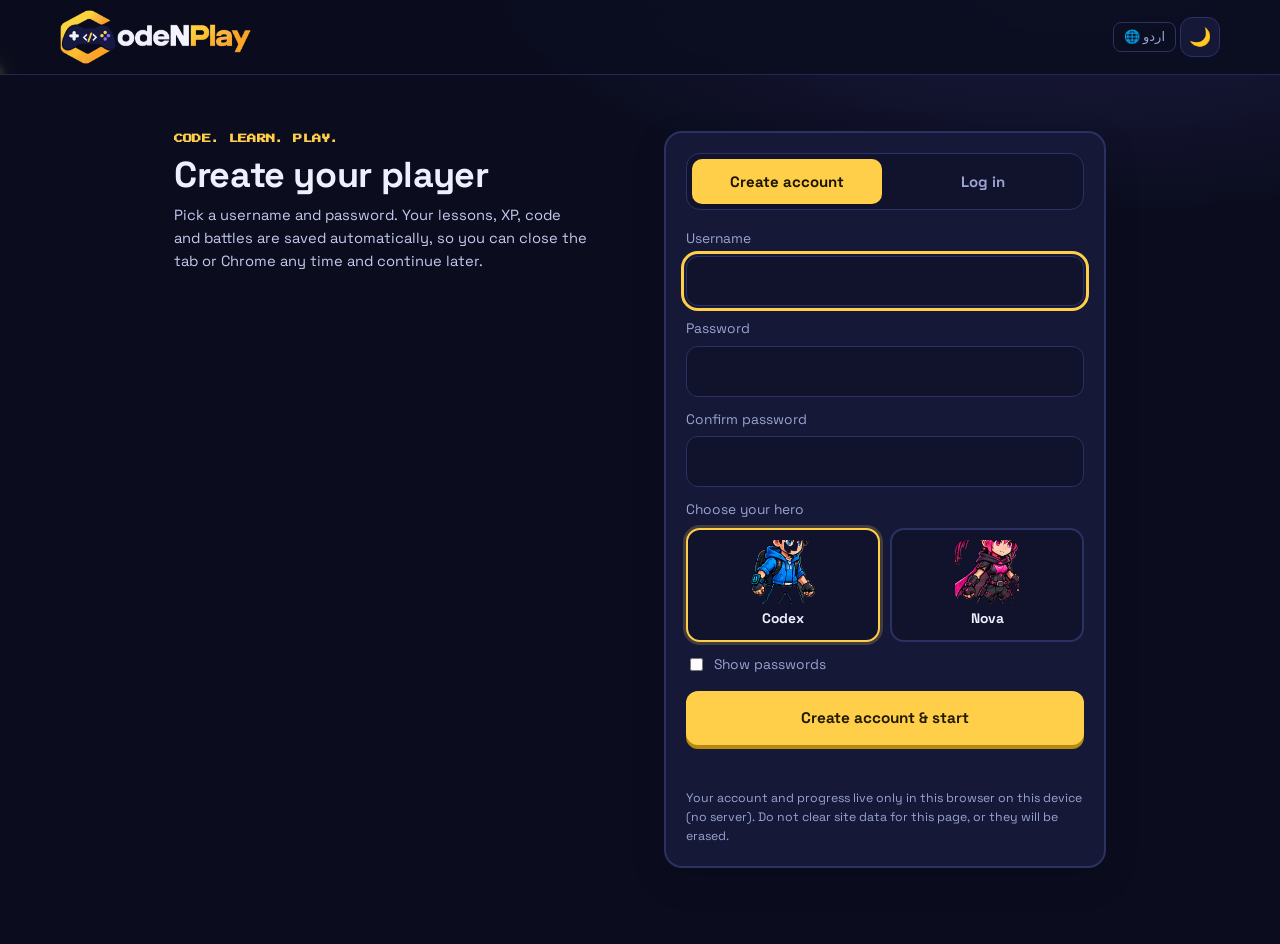
==== commit debc5994: "CodeNPlay mid-term project" ====
--- a/index.html
+++ b/index.html
@@ -5,55 +5,63 @@
   <meta name="viewport" content="width=device-width, initial-scale=1, viewport-fit=cover">
   <meta name="theme-color" content="#0b0d1f">
   <meta name="color-scheme" content="dark light">
-  <meta property="og:title" content="CodeNPlay — Learn to code, then play">
-  <meta property="og:description" content="Learn HTML, CSS and JavaScript with interactive lessons, a live editor and game-based challenges.">
+  <title>CodeNPlay Academy - Learn the basics, then own the code</title>
+  <meta name="description" content="A learning academy where you build real coding foundations by playing. Start with Web Development.">
+  <meta property="og:title" content="CodeNPlay Academy - Learn the basics, then own the code">
+  <meta property="og:description" content="A learning academy where you build real coding foundations by playing. Start with Web Development.">
   <meta property="og:type" content="website">
   <meta property="og:image" content="assets/icon.svg">
   <link rel="manifest" href="manifest.webmanifest">
-  <title>CodeNPlay - Learn to code, then play</title>
-  <meta name="description" content="Learn HTML, CSS and JavaScript with short lessons, a live editor and a game you unlock by coding.">
   <link rel="preconnect" href="https://fonts.googleapis.com">
   <link rel="preconnect" href="https://fonts.gstatic.com" crossorigin>
   <link href="https://fonts.googleapis.com/css2?family=JetBrains+Mono:wght@400;500&family=Press+Start+2P&family=Space+Grotesk:wght@400;500;700&display=swap" rel="stylesheet">
   <link rel="icon" href="data:image/svg+xml,%3Csvg xmlns=%27http://www.w3.org/2000/svg%27 viewBox=%270 0 32 32%27%3E%3Crect width=%2732%27 height=%2732%27 rx=%277%27 fill=%27%23ffcf4a%27/%3E%3Ctext x=%2716%27 y=%2721%27 font-size=%2713%27 font-family=%27monospace%27 text-anchor=%27middle%27 fill=%27%231b1500%27%3E%26lt;/%26gt;%3C/text%3E%3C/svg%3E">
   <link rel="stylesheet" href="css/style.css">
+  <script src="js/i18n.js"></script>
+  <script src="js/i18n-questions.js"></script>
+  <script src="js/auth.js"></script>
   <script>
-  var t = localStorage.getItem('theme');
+  var t = null; try { t = localStorage.getItem('theme'); } catch (e) {}
   document.documentElement.dataset.theme = (t === 'cyan') ? 'cyan' : 'dark';
   </script>
 </head>
-<body>
+<body data-area="home">
   <a class="skip-link" href="#view">Skip to content</a>
   <header class="topbar">
-    <a class="brand" href="#/" aria-label="CodeNPlay home"><span class="logo">&lt;/&gt;</span><span class="bname">Code<em>N</em>Play</span></a>
+    <a class="brand" href="index.html" aria-label="CodeNPlay home"><img class="brand-logo" src="assets/logo.webp" alt="CodeNPlay" width="621" height="176"></a>
     <nav class="nav" aria-label="Main">
+      <button id="langToggle" type="button" class="lang-btn" aria-label="Toggle language">🌐</button>
       <button id="themeToggle" type="button" aria-label="Toggle theme">💡</button>
-      <a href="#/" data-nav="home">Home</a>
-      <a href="#/learn" data-nav="learn">Courses</a>
-      <a href="#/story" data-nav="story">Story Mode</a>
-      <a href="#/profile" data-nav="profile">Profile</a>
+      <a href="index.html" data-nav="home" aria-current="page" data-t="home">Home</a>
+      <a href="courses.html" data-nav="learn" data-t="courses">Courses</a>
+      <a href="profile.html" data-nav="profile" data-t="profile">Profile</a>
     </nav>
-    <a class="xp" id="xpChip" href="#/profile" title="Open your profile" aria-label="Your XP and profile"></a>
+    <a class="xp" id="xpChip" href="profile.html" title="Open your profile" aria-label="Your XP and profile"></a>
   </header>
 
   <main id="view" class="wrap" tabindex="-1"></main>
 
   <nav class="tabbar" aria-label="Main mobile">
-    <a href="#/" data-nav="home"><svg class="ic" viewBox="0 0 24 24" fill="none" stroke="currentColor" stroke-width="2" stroke-linecap="round" stroke-linejoin="round"><path d="M3 11l9-8 9 8v9a1 1 0 0 1-1 1h-5v-6H9v6H4a1 1 0 0 1-1-1z"/></svg><span>Home</span></a>
-    <a href="#/learn" data-nav="learn"><svg class="ic" viewBox="0 0 24 24" fill="none" stroke="currentColor" stroke-width="2" stroke-linecap="round" stroke-linejoin="round"><path d="M4 5a2 2 0 0 1 2-2h13v16H6a2 2 0 0 0-2 2z"/><path d="M4 21V5"/><path d="M9 7h6"/></svg><span>Learn</span></a>
-    <a href="#/story" data-nav="story"><svg class="ic" viewBox="0 0 24 24" fill="none" stroke="currentColor" stroke-width="2" stroke-linecap="round" stroke-linejoin="round"><rect x="2" y="7" width="20" height="11" rx="5"/><path d="M7 10v5M4.5 12.5h5"/><circle cx="16" cy="11.5" r=".8"/><circle cx="18.5" cy="14" r=".8"/></svg><span>Story</span></a>
-    <a href="#/profile" data-nav="profile"><span class="emo">👤</span><span>Profile</span></a>
-    <button type="button" id="tabTheme" aria-label="Toggle theme"><span class="emo">🌙</span><span>Dark</span></button>
+    <a href="index.html" data-nav="home" aria-current="page"><svg class="ic" viewBox="0 0 24 24" fill="none" stroke="currentColor" stroke-width="2" stroke-linecap="round" stroke-linejoin="round"><path d="M3 11l9-8 9 8v9a1 1 0 0 1-1 1h-5v-6H9v6H4a1 1 0 0 1-1-1z"/></svg><span data-t="home">Home</span></a>
+    <a href="courses.html" data-nav="learn"><svg class="ic" viewBox="0 0 24 24" fill="none" stroke="currentColor" stroke-width="2" stroke-linecap="round" stroke-linejoin="round"><path d="M4 5a2 2 0 0 1 2-2h13v16H6a2 2 0 0 0-2 2z"/><path d="M4 21V5"/><path d="M9 7h6"/></svg><span data-t="learn">Learn</span></a>
+    <a href="profile.html" data-nav="profile"><span class="emo">👤</span><span data-t="profile">Profile</span></a>
+    <button type="button" id="tabLang" class="lang-btn-mobile" aria-label="Toggle language"><span class="emo">🌐</span><span>Lang</span></button>
+    <button type="button" id="tabTheme" aria-label="Toggle theme"><span class="emo">🌙</span><span data-t="dark">Dark</span></button>
   </nav>
 
   <div id="modal" class="modal" aria-live="polite"></div>
   <div id="toast" class="toast" role="status"></div>
   <noscript><p style="padding:24px;color:#fff">Please turn on JavaScript to use CodeNPlay.</p></noscript>
 
-  <script src="js/lessons.js"></script>
-  <script src="js/runner.js"></script>
-  <script src="js/quest.js"></script>
-  <script src="js/app.js"></script>
-  <script src="js/theme.js"></script>
+  
+  <script defer src="js/lessons.js"></script>
+  <script defer src="js/lessons-more.js"></script>
+  <script defer src="js/tests-extra.js"></script>
+  <script defer src="js/curriculum.js"></script>
+  <script defer src="js/quest.js"></script>
+  <script defer src="js/core.js"></script>
+  <script defer src="js/academy.js"></script>
+  <script defer src="js/home.js"></script>
+  <script defer src="js/theme.js"></script>
 </body>
 </html>
--- a/css/style.css
+++ b/css/style.css
@@ -96,6 +96,21 @@
 
 /* button ab icon + naam dikhayega */
 #themeToggle { width: auto; padding: 0 12px; gap: 6px; font-size: 14px; white-space: nowrap; }
+
+/* language toggle button */
+.lang-btn {
+  background: none; border: 1px solid var(--line); color: var(--muted);
+  padding: 4px 10px; border-radius: 8px; font-size: 13px; cursor: pointer;
+  white-space: nowrap; transition: color .18s, border-color .18s, background .18s;
+}
+.lang-btn:hover { color: var(--text); border-color: var(--muted); background: var(--card); }
+.lang-btn-mobile {
+  display: flex; flex-direction: column; align-items: center; justify-content: center;
+  gap: 2px; background: none; border: none; color: var(--muted); font-size: 11px;
+  cursor: pointer; padding: 4px;
+}
+.lang-btn-mobile .emo { font-size: 20px; line-height: 24px; }
+.lang-btn-mobile:hover { color: var(--gold); }
 
 * { box-sizing: border-box; }
 html { -webkit-text-size-adjust: 100%; }
@@ -767,7 +782,7 @@
 .endcard .ov-acts { max-width: 420px; margin: 0 auto; }
 .wb.stacked .ed { height: 210px !important; min-height: 0 !important; }
 .wb.stacked .preview { height: 190px !important; min-height: 0 !important; }
-.wb.stacked .suggestions { display: none; }
+
 .hero-art .cab { max-width: 640px; margin: 0 auto; }
 
 .arena-hud { flex-wrap: wrap; }
@@ -777,3 +792,267 @@
   .arena-hud .sound-toggle { padding: 6px 10px; min-height: 0; font-size: .8rem; flex: none; }
   .heartimg { width: 24px; height: 21px; }
 }
+
+/* ---------- brand logo image ---------- */
+.brand { margin-right: auto; flex: 0 0 auto; }
+.brand-logo { display: block; height: 54px; width: auto; max-width: none; transition: transform .2s ease, filter .2s ease; }
+.brand:hover .brand-logo { transform: translateY(-2px); filter: drop-shadow(0 0 14px rgba(255,207,74,.25)); }
+@media (max-width: 480px) { .brand-logo { height: 46px; } }
+
+/* ---------- hero: text left, live demo game right (desktop) ---------- */
+@media (min-width: 900px) {
+  .hero { grid-template-columns: minmax(0, 1.05fr) minmax(320px, .95fr); align-items: center; gap: clamp(28px, 4vw, 54px); }
+}
+
+/* ---------- footer ---------- */
+.foot.site-foot { display: block; margin-top: 56px; padding: 34px 0 96px; border-top: 1px solid var(--line); font-size: .92rem; position: relative; }
+.foot.site-foot::before { content: ""; position: absolute; left: 0; top: -1px; width: 120px; height: 2px; background: linear-gradient(90deg, var(--gold), transparent); }
+.site-foot > .sf-grid { display: grid; flex-direction: row; grid-template-columns: 1fr 1fr; gap: 28px 20px; }
+.sf-brand { grid-column: 1 / -1; display: flex; flex-direction: column; gap: 12px; max-width: 420px; }
+.sf-logo { display: block; height: 44px; width: auto; align-self: flex-start; }
+.sf-brand p { margin: 0; color: var(--muted); line-height: 1.6; }
+.sf-col { display: flex; flex-direction: column; align-items: flex-start; gap: 9px; min-width: 0; }
+.sf-col h4 { margin: 0 0 4px; font-size: .74rem; letter-spacing: .1em; text-transform: uppercase; color: var(--gold); }
+.site-foot .sf-col a { margin: 0; color: var(--muted); transition: color .18s ease, transform .18s ease; }
+.site-foot .sf-col a:hover { color: var(--gold); transform: translateX(3px); }
+.sf-note { margin: 0; color: var(--muted); font-size: .86rem; }
+.sf-col .linkbtn { padding: 8px 14px; border: 1px solid var(--line); border-radius: 10px; background: var(--card); color: var(--text); text-decoration: none; font-size: .86rem; cursor: pointer; transition: border-color .18s ease, color .18s ease; }
+.sf-col .linkbtn:hover { border-color: #ff5470; color: #ff8fa3; }
+.site-foot > .sf-bottom { display: flex; flex-direction: row; flex-wrap: wrap; justify-content: space-between; gap: 6px 16px; margin-top: 28px; padding-top: 16px; border-top: 1px solid var(--line); color: var(--muted); font-size: .8rem; }
+.sf-tag { font-family: var(--mono); color: var(--gold); letter-spacing: .04em; }
+@media (min-width: 861px) {
+  .foot.site-foot { padding-bottom: 36px; }
+  .site-foot > .sf-grid { grid-template-columns: 1.6fr 1fr 1fr; gap: 40px; }
+  .sf-brand { grid-column: auto; }
+}
+
+/* ---------- accounts: login page + profile account card ---------- */
+.auth-wrap { max-width: 980px; padding-top: 28px; padding-bottom: 60px; display: grid; gap: 24px; grid-template-columns: 1fr; align-items: start; }
+.auth-intro .lead { max-width: 46ch; }
+.auth-found { margin-top: 14px; padding: 10px 14px; border: 1px dashed var(--gold); border-radius: 12px; color: var(--gold); font-size: .92rem; }
+.auth-card { padding: 20px; }
+.auth-tabs { display: grid; grid-template-columns: 1fr 1fr; gap: 6px; padding: 5px; margin-bottom: 18px; background: var(--bg2); border: 1px solid var(--line); border-radius: 14px; }
+.auth-tabs button { padding: 11px 8px; font: inherit; font-weight: 700; color: var(--muted); background: none; border: 0; border-radius: 10px; cursor: pointer; }
+.auth-tabs button.on { background: var(--gold); color: #1b1500; }
+.auth-form label, .account label { display: block; margin-bottom: 12px; font-size: .92rem; color: var(--muted); }
+.auth-form input:not([type="checkbox"]):not([type="radio"]), .account input:not([type="checkbox"]) {
+  display: block; width: 100%; margin-top: 6px; padding: 12px; font: inherit; font-size: 16px; /* 16px: no iOS zoom */
+  color: var(--text); background: var(--bg2); border: 1px solid var(--line); border-radius: 12px;
+}
+.auth-form input:focus-visible, .account input:focus-visible { outline: 3px solid var(--gold); outline-offset: 2px; }
+.auth-form .btn { width: 100%; justify-content: center; margin-top: 4px; }
+.auth-show { display: flex !important; align-items: center; gap: 8px; cursor: pointer; }
+.auth-hero { border: 0; padding: 0; margin: 0 0 12px; display: grid; grid-template-columns: 1fr 1fr; gap: 10px; }
+.auth-hero legend { font-size: .92rem; color: var(--muted); margin-bottom: 8px; padding: 0; }
+.auth-hero .hp { position: relative; margin: 0; display: flex; flex-direction: column; align-items: center; gap: 4px; padding: 10px 6px; color: var(--text); background: var(--bg2); border: 2px solid var(--line); border-radius: 14px; cursor: pointer; }
+.auth-hero .hp input { position: absolute; opacity: 0; pointer-events: none; }
+.auth-hero .hp img { width: 64px; height: 64px; object-fit: cover; border-radius: 12px; }
+.auth-hero .hp:has(input:checked) { border-color: var(--gold); box-shadow: 0 0 0 3px rgba(255, 207, 74, .2); }
+.auth-hero .hp:has(input:focus-visible) { outline: 3px solid var(--gold); outline-offset: 2px; }
+.auth-known { margin-bottom: 14px; }
+.auth-known small { display: block; margin-bottom: 8px; color: var(--muted); }
+.auth-known .chip { margin: 0 6px 6px 0; padding: 7px 12px; font: inherit; color: var(--text); background: var(--card2); border: 1px solid var(--line); border-radius: 999px; cursor: pointer; }
+.auth-known .chip:hover { border-color: var(--gold); }
+.auth-msg { margin: 12px 0 0; font-size: .92rem; color: var(--muted); min-height: 1.2em; }
+.auth-msg.ok { color: var(--green); }
+.auth-msg.err { color: var(--red); }
+.auth-note { margin: 16px 0 0; font-size: .82rem; color: var(--muted); }
+.account { margin-top: 28px; }
+.account h2 { margin-bottom: 8px; }
+.acc-acts { margin: 14px 0; }
+.acc-del { margin-top: 10px; }
+.acc-del summary { cursor: pointer; color: var(--muted); }
+.acc-del form { margin-top: 12px; }
+.btn.danger { border-color: var(--red); color: var(--red); }
+@media (min-width: 861px) { .auth-wrap { grid-template-columns: 1fr 1fr; gap: 48px; padding-top: 56px; } }
+
+/* =========================================================
+   Academy: course world map, web development page, AI-era section
+   ========================================================= */
+.wmap {
+  display: grid; grid-template-columns: repeat(3, minmax(0, 1fr)); gap: 34px 22px; align-items: start;
+  padding: 30px 18px 36px; border-radius: 22px; border: 2px solid var(--line);
+  background-color: #0e4a66;
+  background-image:
+    linear-gradient(135deg, rgba(0,0,0,.18) 25%, transparent 25%, transparent 75%, rgba(0,0,0,.18) 75%),
+    linear-gradient(135deg, rgba(0,0,0,.18) 25%, transparent 25%, transparent 75%, rgba(0,0,0,.18) 75%);
+  background-size: 64px 64px; background-position: 0 0, 32px 32px;
+}
+:root[data-theme="cyan"] .wmap { background-color: #064b57; }
+.isl { position: relative; display: flex; flex-direction: column; align-items: center; text-align: center; color: var(--text); text-decoration: none; min-width: 0; }
+.isl.main { grid-column: 1 / -1; }
+.isl-art { position: relative; width: min(100%, 230px); height: 150px; filter: drop-shadow(0 12px 10px rgba(0,0,0,.35)); }
+.isl.main .isl-art { width: min(100%, 330px); height: 200px; }
+.isl-top { position: absolute; inset: 0 0 38% 0; border-radius: 46% 46% 30% 30% / 62% 62% 30% 30%; background-size: cover; background-position: center; border: 3px solid #2a2f12; overflow: hidden; }
+.isl-rock { position: absolute; left: 6%; right: 6%; top: 58%; bottom: 0; background: linear-gradient(#7a5a3b, #4d3724 70%, #3a2a1b); clip-path: polygon(0 0, 100% 0, 84% 55%, 62% 100%, 40% 72%, 18% 48%); }
+.isl.fl-0 .isl-art { animation: islf 6s ease-in-out infinite; } .isl.fl-1 .isl-art { animation: islf 7s ease-in-out -2s infinite; } .isl.fl-2 .isl-art { animation: islf 5.5s ease-in-out -4s infinite; }
+@keyframes islf { 50% { transform: translateY(-7px); } }
+.isl-info { margin-top: -26px; position: relative; display: grid; justify-items: center; gap: 4px; max-width: 280px; }
+.isl h3 { font-family: var(--px); font-size: clamp(.62rem, 2.3vw, .86rem); line-height: 1.6; letter-spacing: .01em; text-shadow: 0 2px 0 #000, 0 0 8px #000; }
+.isl.main h3 { font-size: clamp(.8rem, 3vw, 1.15rem); }
+.isl-count { margin: 0; font-weight: 700; font-size: .9rem; text-shadow: 0 2px 0 #000; }
+.isl-btn { margin: 4px 0; padding: 10px 30px; font-family: var(--px); font-size: .7rem; color: #fff; background: #1db35f; border: 3px solid #0a2e1a; border-radius: 6px; box-shadow: 0 4px 0 #0a2e1a, inset 0 -3px 0 rgba(0,0,0,.18); }
+.isl.open:hover .isl-btn, .isl.open:focus-visible .isl-btn { background: #26d474; }
+.isl.open:hover .isl-art { transform: translateY(-4px) scale(1.03); transition: transform .2s; }
+.isl-desc { margin: 4px 0 0; padding: 8px 12px; font-size: .8rem; line-height: 1.45; color: #2b2113; background: #d9c9a3; border: 3px solid #1e1a12; border-radius: 4px; box-shadow: 0 3px 0 rgba(0,0,0,.35); }
+.isl.locked .isl-top, .isl.locked .isl-rock { filter: grayscale(.85) brightness(.7); }
+.isl.locked h3, .isl.locked .isl-count { opacity: .8; }
+.isl.locked .isl-desc { background: #a39983; color: #3d3629; }
+.isl.locked .isl-count::before { content: "🔒 "; }
+
+.web-hero { display: flex; justify-content: space-between; align-items: center; gap: 20px; padding: 22px; margin: 6px 0 18px; border: 2px solid var(--line); border-radius: var(--r); background: linear-gradient(135deg, var(--card), var(--card2)); }
+.web-hero .cta { margin-top: 14px; }
+.ring.big { width: 104px; height: 104px; border-color: var(--gold); }
+.ring.big b { font-size: 1.3rem; }
+.path { list-style: none; padding: 0; margin: 0 0 30px; display: grid; grid-template-columns: repeat(4, minmax(0, 1fr)); gap: 10px; }
+.path li { display: grid; gap: 2px; padding: 12px; border: 1px solid var(--line); border-radius: 14px; background: var(--card); font-weight: 700; }
+.path li b { display: grid; place-items: center; width: 26px; height: 26px; border-radius: 50%; background: var(--violet); color: #fff; font-size: .8rem; margin-bottom: 4px; }
+.path small { color: var(--muted); font-weight: 400; }
+.level { margin: 0 0 34px; padding: 20px; border: 2px solid var(--line); border-top: 6px solid var(--accent); border-radius: var(--r); background: color-mix(in srgb, var(--card) 70%, transparent); }
+.level-head { display: flex; justify-content: space-between; align-items: flex-start; gap: 16px; margin-bottom: 12px; }
+.level-head h2 { font-size: 1.5rem; color: var(--accent); }
+.level .prog { margin-bottom: 14px; }
+.level .eyebrow { color: var(--accent); }
+.mini-h { margin: 6px 0 8px; font-size: .78rem; text-transform: uppercase; letter-spacing: .08em; color: var(--muted); }
+.topics { list-style: none; margin: 0 0 16px; padding: 0; display: flex; flex-wrap: wrap; gap: 8px; }
+.topics li { padding: 6px 12px; border-radius: 999px; border: 1px solid var(--line); background: var(--card); font-size: .84rem; }
+.topics li.on { border-color: var(--green); color: var(--green); }
+.level .lessons { grid-template-columns: repeat(auto-fill, minmax(260px, 1fr)); }
+
+.why-quote { margin: 0 0 18px; padding: 22px 24px; border-left: 6px solid var(--gold); border-radius: 0 var(--r) var(--r) 0; background: var(--card); font-size: clamp(1.02rem, 2.6vw, 1.3rem); line-height: 1.65; font-weight: 500; }
+.why-grid { grid-template-columns: repeat(4, minmax(0, 1fr)); }
+
+@media (max-width: 760px) {
+  .wmap { grid-template-columns: repeat(2, minmax(0, 1fr)); gap: 28px 10px; padding: 22px 8px 28px; }
+  .isl-art { height: 112px; } .isl.main .isl-art { height: 160px; }
+  .isl-desc { font-size: .74rem; padding: 6px 8px; }
+  .web-hero { flex-direction: column; align-items: flex-start; }
+  .path { grid-template-columns: 1fr 1fr; }
+  .level { padding: 14px; }
+  .why-grid { grid-template-columns: repeat(2, minmax(0, 1fr)); }
+}
+@media (prefers-reduced-motion: reduce) { .isl .isl-art { animation: none !important; } }
+
+/* JS workbench: Output only when the code changes the page, otherwise the Console takes its place */
+.pane-out.only-console .preview { display: none; }
+.pane-out.only-console .console { border-top: 0; }
+.pane-out.only-console .console-body { min-height: 220px; max-height: 340px; }
+.wb.stacked .pane-out.only-console .console-body { min-height: 150px; max-height: 240px; }
+.pane-out.has-ui .console { display: none; }
+.pane-out.has-ui .console.has-logs { display: block; }
+.out-label { font-weight: inherit; }
+/* tags related to the current question */
+.qtags { display: flex; flex-wrap: wrap; align-items: center; gap: 6px; margin: 10px 0 2px; font-size: .75rem; color: var(--muted); }
+.qtags code { background: var(--card2); border: 1px solid var(--line); border-radius: 999px; padding: 2px 10px; font-family: var(--mono); color: var(--gold); }
+
+/* ---------- smaller text everywhere + single adventure map ---------- */
+html { font-size: 15px; }
+.nodes { display: grid; grid-template-columns: repeat(auto-fill, minmax(150px, 1fr)); gap: 10px; margin-top: 12px; }
+.node { position: relative; display: flex; flex-direction: column; gap: 6px; padding: 12px; min-height: 92px; background: var(--card); border: 1px solid var(--line); border-radius: 12px; box-shadow: 0 4px 0 rgba(0,0,0,.35); transition: transform .15s, border-color .15s; }
+.node:hover { transform: translateY(-2px); border-color: var(--accent); }
+.node .num { display: grid; place-items: center; width: 28px; height: 28px; border-radius: 9px; background: var(--card2); font-family: var(--px); font-size: .6rem; }
+.node b { font-size: .85rem; line-height: 1.3; }
+.node small { color: var(--muted); font-size: .7rem; }
+.node .ic { width: 14px; height: 14px; }
+.node.done .num { background: var(--green); color: #052415; }
+.node.next { border-color: var(--gold); }
+.node.next .num { background: var(--gold); color: #1b1500; }
+.node.boss { border-color: #6b2a3a; background: linear-gradient(160deg, var(--card), rgba(255,84,112,.12)); }
+.node.boss.locked { opacity: .7; }
+.lv-prog { display: flex; align-items: center; gap: 10px; min-width: 140px; }
+.lv-prog b { font-size: .85rem; }
+.lv-prog .prog { flex: 1; }
+.web-page .level { margin-top: 22px; }
+
+
+/* ===== course map v2: name + progress sit ON the island picture (like the reference) ===== */
+.wmap { grid-template-columns: repeat(3, minmax(0, 1fr)); gap: 34px 22px; padding: 26px 18px 36px; }
+.wmap .isl.main { margin-bottom: 8px; }
+.isl-art { width: min(100%, 300px); height: 190px; }
+.isl.main .isl-art { width: min(100%, 460px); height: 290px; }
+.isl-info { margin-top: -118px; gap: 2px; max-width: 320px; }
+.isl.main .isl-info { margin-top: -176px; max-width: 420px; }
+.isl h3 { font-family: 'Space Grotesk', system-ui, sans-serif; font-variant: small-caps; font-weight: 800; letter-spacing: .02em;
+  font-size: clamp(1.05rem, 2.4vw, 1.5rem); line-height: 1.1; color: #fff; text-transform: none;
+  text-shadow: -2px -2px 0 #000, 2px -2px 0 #000, -2px 2px 0 #000, 2px 2px 0 #000, 0 3px 6px rgba(0,0,0,.8); }
+.isl.main h3 { font-size: clamp(1.5rem, 3.6vw, 2.3rem); }
+.isl-count { font-family: 'Space Grotesk', system-ui, sans-serif; font-weight: 800; font-size: clamp(1rem, 2vw, 1.4rem); color: #fff;
+  text-shadow: -2px -2px 0 #000, 2px -2px 0 #000, -2px 2px 0 #000, 2px 2px 0 #000; }
+.isl.main .isl-count { font-size: clamp(1.3rem, 2.8vw, 1.9rem); }
+.isl.locked .isl-count { font-size: .95rem; font-variant: small-caps; }
+.isl.locked .isl-count::before { content: none; }
+.isl-btn { margin: 8px 0 4px; padding: 12px 42px; font-family: 'Space Grotesk', system-ui, sans-serif; font-weight: 800; font-size: 1rem; letter-spacing: .06em; text-transform: uppercase;
+  background: #17c27a; border: 3px solid #08261a; box-shadow: 0 4px 0 #08261a, inset 0 0 0 2px rgba(255,255,255,.18); }
+.isl-desc { margin-top: 10px; font-size: .86rem; background: #efe6cf; color: #4a3d28; border: 3px solid #2a2418; border-radius: 3px; }
+.isl.locked .isl-desc { background: #cfc6b0; color: #6a5f4a; }
+.isl.locked .isl-art { opacity: .95; }
+@media (max-width: 760px) {
+  .wmap { grid-template-columns: repeat(2, minmax(0, 1fr)); gap: 6px 8px; }
+  .isl-art { height: 130px; } .isl.main .isl-art { height: 210px; }
+  .isl-info { margin-top: -78px; } .isl.main .isl-info { margin-top: -130px; }
+  .isl h3 { font-size: .95rem; } .isl.main h3 { font-size: 1.3rem; }
+  .isl-btn { padding: 9px 30px; }
+}
+
+/* ===== centre the last row (course map + level nodes) ===== */
+.wmap { grid-template-columns: repeat(6, minmax(0, 1fr)); }
+.wmap .isl { grid-column: span 2; }
+.wmap .isl.main { grid-column: 1 / -1; }
+.wmap .isl:nth-child(5):nth-last-child(2) { grid-column: 2 / 4; }
+.wmap .isl:nth-child(6):last-child { grid-column: 4 / 6; }
+@media (max-width: 760px) {
+  .wmap { grid-template-columns: repeat(4, minmax(0, 1fr)); }
+  .wmap .isl:nth-child(5):nth-last-child(2) { grid-column: span 2; }
+  .wmap .isl:nth-child(6):last-child { grid-column: 2 / 4; }
+}
+
+.nodes { display: flex; flex-wrap: wrap; justify-content: center; gap: 10px; }
+.nodes .node { flex: 0 0 calc((100% - 3 * 10px) / 4); max-width: calc((100% - 3 * 10px) / 4); }
+@media (max-width: 900px) { .nodes .node { flex-basis: calc((100% - 2 * 10px) / 3); max-width: calc((100% - 2 * 10px) / 3); } }
+@media (max-width: 560px) { .nodes .node { flex-basis: calc((100% - 10px) / 2); max-width: calc((100% - 10px) / 2); } }
+
+/* "Back to code" feedback */
+.pane-code.flash { animation: paneFlash .9s ease-out; }
+@keyframes paneFlash { 0% { box-shadow: inset 0 0 0 3px var(--gold); } 100% { box-shadow: inset 0 0 0 3px transparent; } }
+
+/* ===== profile v2 ===== */
+.profile-page { max-width: 1000px; margin-inline: auto; }
+.profile-hero { gap: 22px; padding: 22px 26px; background: linear-gradient(135deg, var(--card), color-mix(in srgb, var(--violet, #6c5ce7) 16%, var(--card))); border-radius: 22px; }
+.profile-hero .level-avatar { position: relative; flex: none; width: 112px; height: 112px; border-radius: 22px; display: grid; place-items: center; font-size: 2.4rem;
+  background: radial-gradient(circle at 50% 35%, rgba(255,207,74,.22), rgba(0,0,0,.25)); border: 3px solid var(--gold); box-shadow: 0 0 0 4px rgba(255,207,74,.12), 0 10px 24px rgba(0,0,0,.35); }
+.profile-hero .level-avatar img { width: 92px; height: 92px; object-fit: contain; image-rendering: auto; }
+.profile-hero .level-avatar small { position: absolute; left: 50%; bottom: -12px; transform: translateX(-50%); padding: 3px 12px; border-radius: 999px; background: var(--gold); color: #231a00; font-weight: 800; font-size: .72rem; white-space: nowrap; }
+.profile-level .ph-name { margin: 0 0 2px; font-size: .78rem; font-weight: 800; letter-spacing: .1em; text-transform: uppercase; color: var(--gold); }
+.profile-level h2 { font-size: 1.9rem; margin: 0 0 4px; }
+.profile-level .profile-xp { max-width: 520px; height: 12px; border-radius: 12px; background: rgba(255,255,255,.1); overflow: hidden; }
+.profile-level .profile-xp i { display: block; height: 100%; border-radius: 12px; background: linear-gradient(90deg, #ffcf4a, #ff9f43); }
+.profile-level .ph-xp { margin: 8px 0 0; color: var(--muted); font-size: .9rem; } .profile-level .ph-xp b { color: var(--text); }
+
+.hero-picks { margin: 22px 0 8px; }
+.hero-picks .hp-row { display: grid; grid-template-columns: repeat(2, minmax(0, 1fr)); gap: 14px; margin-top: 10px; max-width: none; }
+.hero-pick { position: relative; display: grid; grid-template-columns: 96px 1fr; grid-template-rows: auto auto auto; column-gap: 16px; row-gap: 2px; align-items: center; padding: 16px 18px; border-radius: 18px; text-align: left; cursor: pointer; transition: transform .15s, border-color .15s, background .15s; }
+.hero-pick:hover { transform: translateY(-2px); border-color: var(--gold); }
+.hero-pick img { grid-row: 1 / 4; width: 96px; height: 96px; object-fit: contain; border-radius: 14px; background: rgba(0,0,0,.22); padding: 6px; }
+.hero-pick b { font-size: 1.2rem; align-self: end; }
+.hero-pick small { font-size: .84rem; line-height: 1.4; align-self: start; }
+.hero-pick .hp-tag { justify-self: start; align-self: end; margin-top: 6px; padding: 3px 12px; border-radius: 999px; font-size: .74rem; font-weight: 800; border: 1px solid var(--line); color: var(--muted); }
+.hero-pick.on { background: linear-gradient(135deg, rgba(255,207,74,.14), var(--card)); }
+.hero-pick.on .hp-tag { background: var(--gold); border-color: var(--gold); color: #231a00; }
+
+.profile-stats { margin: 22px 0 36px; }
+.profile-stats > div { position: relative; padding: 18px 18px 18px 64px; }
+.profile-stats > div > i { position: absolute; left: 16px; top: 50%; transform: translateY(-50%); width: 36px; height: 36px; display: grid; place-items: center; font-style: normal; font-size: 1.2rem; border-radius: 12px; background: rgba(255,207,74,.12); }
+.profile-stats b { font-size: 1.6rem; }
+
+.achievement-grid { gap: 12px; }
+.achievement { border-radius: 16px; }
+.achievement.unlocked { border-color: var(--gold); background: linear-gradient(135deg, rgba(255,207,74,.14), var(--card)); box-shadow: 0 0 0 2px rgba(255,207,74,.12); }
+.account { border-radius: 20px; }
+
+@media (max-width: 700px) {
+  .profile-hero { padding: 16px; gap: 16px; justify-content: center; text-align: center; }
+  .profile-level { text-align: center; } .profile-level .profile-xp { margin-inline: auto; }
+  .hero-picks .hp-row { grid-template-columns: 1fr; }
+  .hero-pick { grid-template-columns: 76px 1fr; } .hero-pick img { width: 76px; height: 76px; }
+  .profile-stats > div { padding: 14px 12px 14px 52px; } .profile-stats > div > i { left: 10px; width: 30px; height: 30px; }
+}
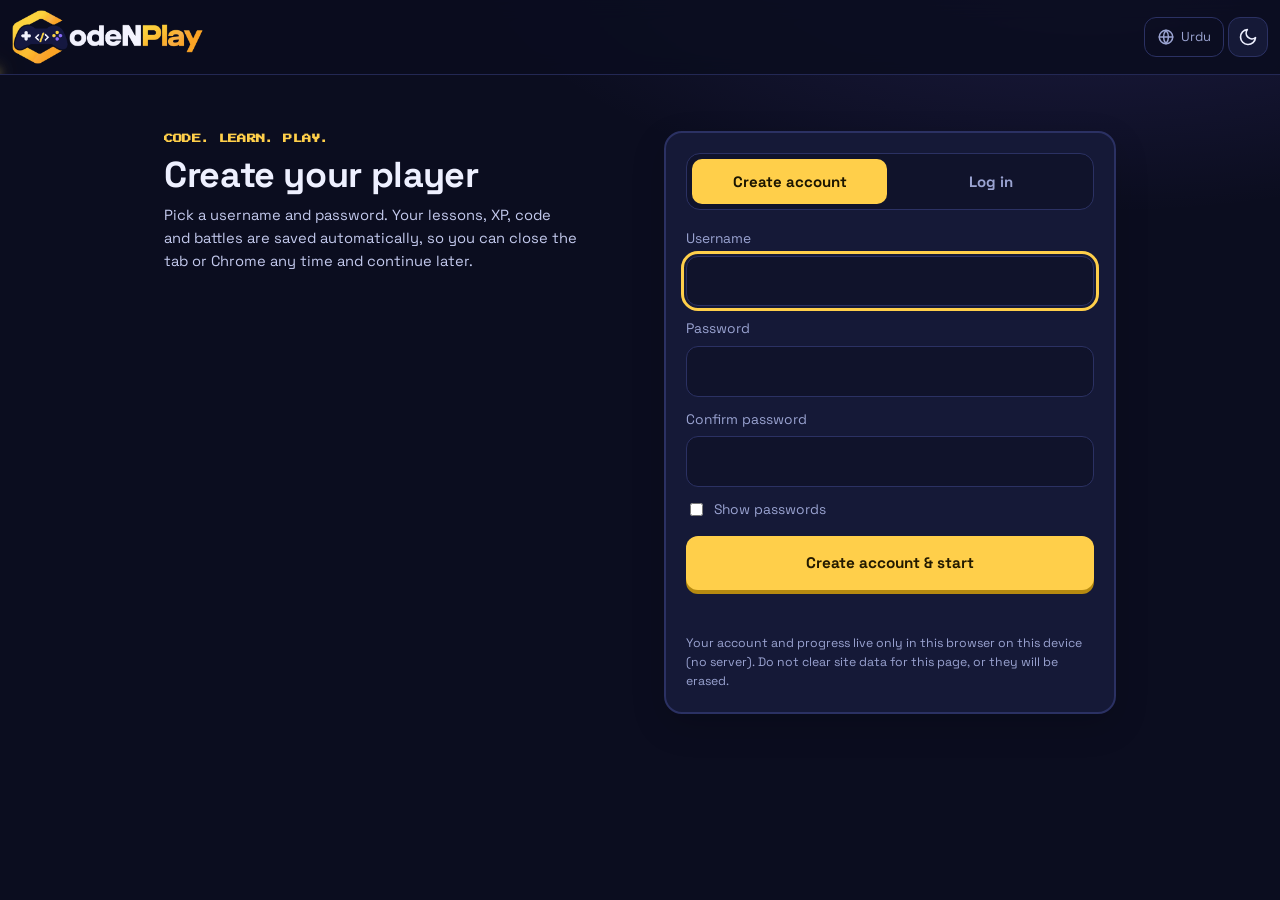
==== commit 555d62a5: "Updated CodeNPlay project" ====
--- a/index.html
+++ b/index.html
@@ -19,6 +19,7 @@
   <link rel="stylesheet" href="css/style.css">
   <script src="js/i18n.js"></script>
   <script src="js/i18n-questions.js"></script>
+  <script src="js/icons.js"></script>
   <script src="js/auth.js"></script>
   <script>
   var t = null; try { t = localStorage.getItem('theme'); } catch (e) {}
@@ -30,8 +31,8 @@
   <header class="topbar">
     <a class="brand" href="index.html" aria-label="CodeNPlay home"><img class="brand-logo" src="assets/logo.webp" alt="CodeNPlay" width="621" height="176"></a>
     <nav class="nav" aria-label="Main">
-      <button id="langToggle" type="button" class="lang-btn" aria-label="Toggle language">🌐</button>
-      <button id="themeToggle" type="button" aria-label="Toggle theme">💡</button>
+      <button id="langToggle" type="button" class="lang-btn" aria-label="Toggle language"><svg class="ic" viewBox="0 0 24 24" fill="none" stroke="currentColor" stroke-width="2" stroke-linecap="round" stroke-linejoin="round" aria-hidden="true"><circle cx="12" cy="12" r="9"/><path d="M3 12h18"/><path d="M12 3a14 14 0 0 1 0 18a14 14 0 0 1 0-18z"/></svg></button>
+      <button id="themeToggle" type="button" aria-label="Toggle theme"><svg class="ic" viewBox="0 0 24 24" fill="none" stroke="currentColor" stroke-width="2" stroke-linecap="round" stroke-linejoin="round" aria-hidden="true"><path d="M21 12.8A9 9 0 1 1 11.2 3a7 7 0 0 0 9.8 9.8z"/></svg></button>
       <a href="index.html" data-nav="home" aria-current="page" data-t="home">Home</a>
       <a href="courses.html" data-nav="learn" data-t="courses">Courses</a>
       <a href="profile.html" data-nav="profile" data-t="profile">Profile</a>
@@ -43,10 +44,10 @@
 
   <nav class="tabbar" aria-label="Main mobile">
     <a href="index.html" data-nav="home" aria-current="page"><svg class="ic" viewBox="0 0 24 24" fill="none" stroke="currentColor" stroke-width="2" stroke-linecap="round" stroke-linejoin="round"><path d="M3 11l9-8 9 8v9a1 1 0 0 1-1 1h-5v-6H9v6H4a1 1 0 0 1-1-1z"/></svg><span data-t="home">Home</span></a>
-    <a href="courses.html" data-nav="learn"><svg class="ic" viewBox="0 0 24 24" fill="none" stroke="currentColor" stroke-width="2" stroke-linecap="round" stroke-linejoin="round"><path d="M4 5a2 2 0 0 1 2-2h13v16H6a2 2 0 0 0-2 2z"/><path d="M4 21V5"/><path d="M9 7h6"/></svg><span data-t="learn">Learn</span></a>
-    <a href="profile.html" data-nav="profile"><span class="emo">👤</span><span data-t="profile">Profile</span></a>
-    <button type="button" id="tabLang" class="lang-btn-mobile" aria-label="Toggle language"><span class="emo">🌐</span><span>Lang</span></button>
-    <button type="button" id="tabTheme" aria-label="Toggle theme"><span class="emo">🌙</span><span data-t="dark">Dark</span></button>
+    <a href="courses.html" data-nav="learn"><svg class="ic" viewBox="0 0 24 24" fill="none" stroke="currentColor" stroke-width="2" stroke-linecap="round" stroke-linejoin="round"><path d="M4 5a2 2 0 0 1 2-2h13v16H6a2 2 0 0 0-2 2z"/><path d="M4 21V5"/><path d="M9 7h6"/></svg><span data-t="courses">Courses</span></a>
+    <a href="profile.html" data-nav="profile"><span class="emo"><svg class="ic" viewBox="0 0 24 24" fill="none" stroke="currentColor" stroke-width="2" stroke-linecap="round" stroke-linejoin="round" aria-hidden="true"><circle cx="12" cy="8" r="4"/><path d="M4 21a8 8 0 0 1 16 0"/></svg></span><span data-t="profile">Profile</span></a>
+    <button type="button" id="tabLang" class="lang-btn-mobile" aria-label="Toggle language"><span class="emo"><svg class="ic" viewBox="0 0 24 24" fill="none" stroke="currentColor" stroke-width="2" stroke-linecap="round" stroke-linejoin="round" aria-hidden="true"><circle cx="12" cy="12" r="9"/><path d="M3 12h18"/><path d="M12 3a14 14 0 0 1 0 18a14 14 0 0 1 0-18z"/></svg></span><span>Lang</span></button>
+    <button type="button" id="tabTheme" aria-label="Toggle theme"><span class="emo"><svg class="ic" viewBox="0 0 24 24" fill="none" stroke="currentColor" stroke-width="2" stroke-linecap="round" stroke-linejoin="round" aria-hidden="true"><path d="M21 12.8A9 9 0 1 1 11.2 3a7 7 0 0 0 9.8 9.8z"/></svg></span><span data-t="dark">Dark</span></button>
   </nav>
 
   <div id="modal" class="modal" aria-live="polite"></div>
@@ -57,6 +58,7 @@
   <script defer src="js/lessons.js"></script>
   <script defer src="js/lessons-more.js"></script>
   <script defer src="js/tests-extra.js"></script>
+  <script defer src="js/hints.js"></script>
   <script defer src="js/curriculum.js"></script>
   <script defer src="js/quest.js"></script>
   <script defer src="js/core.js"></script>
--- a/css/style.css
+++ b/css/style.css
@@ -898,7 +898,6 @@
 .isl.locked .isl-top, .isl.locked .isl-rock { filter: grayscale(.85) brightness(.7); }
 .isl.locked h3, .isl.locked .isl-count { opacity: .8; }
 .isl.locked .isl-desc { background: #a39983; color: #3d3629; }
-.isl.locked .isl-count::before { content: "🔒 "; }
 
 .web-hero { display: flex; justify-content: space-between; align-items: center; gap: 20px; padding: 22px; margin: 6px 0 18px; border: 2px solid var(--line); border-radius: var(--r); background: linear-gradient(135deg, var(--card), var(--card2)); }
 .web-hero .cta { margin-top: 14px; }
@@ -1056,3 +1055,291 @@
   .hero-pick { grid-template-columns: 76px 1fr; } .hero-pick img { width: 76px; height: 76px; }
   .profile-stats > div { padding: 14px 12px 14px 52px; } .profile-stats > div > i { left: 10px; width: 30px; height: 30px; }
 }
+
+
+/* ---- hero portraits: same square frame for every hero (different image shapes) ---- */
+.hero-pick .hp-frame, .hero-pick > img { display: grid; place-items: center; box-sizing: border-box; width: 96px; height: 96px; padding: 8px; border-radius: 16px; border: 2px solid var(--line); background: radial-gradient(circle at 50% 38%, rgba(255,255,255,.14), rgba(0,0,0,.30) 78%); overflow: hidden; grid-row: 1 / 4; }
+.hero-pick .hp-frame img { display: block; width: 100%; height: 100%; padding: 0; margin: 0; background: none; border-radius: 0; grid-row: auto; object-fit: contain; object-position: center; }
+.hero-pick > img { object-fit: contain; object-position: center; }
+.hero-pick.on .hp-frame, .hero-pick.on > img { border-color: var(--gold); box-shadow: 0 0 0 3px rgba(255,207,74,.22), 0 0 18px rgba(255,207,74,.25); }
+.course-hero { margin: 8px 0 26px; }
+.course-hero .hp-row { max-width: 760px; }
+@media (max-width: 520px) { .hero-pick .hp-frame, .hero-pick > img { width: 76px; height: 76px; padding: 6px; } }
+
+/* ---------- relics collection (profile) ---------- */
+.relic-grid { display: grid; grid-template-columns: repeat(3, minmax(0, 1fr)); gap: 12px; margin: 0 0 24px; }
+.relic { display: flex; flex-direction: column; align-items: center; text-align: center; gap: 6px; padding: 14px 12px; border-radius: 16px; border: 2px solid #8c6a2c; background: linear-gradient(135deg, rgba(120,84,30,.22), var(--card)); }
+.relic .r-art { width: 88px; height: 88px; }
+.relic .r-art svg { width: 100%; height: 100%; display: block; }
+.relic b { font-size: .95rem; color: var(--gold); }
+.relic small { color: var(--muted); font-size: .76rem; line-height: 1.4; }
+.relic.locked { border-color: var(--line); background: var(--card); }
+.relic.locked .r-art { filter: grayscale(1) brightness(.35); opacity: .7; }
+.relic.locked b { color: var(--muted); }
+@media (max-width: 700px) { .relic-grid { grid-template-columns: 1fr; } .relic { flex-direction: row; text-align: left; } .relic .r-art { flex: none; } }
+
+
+/* =========================================================
+   SVG icons (emoji replacement) + responsive hardening
+   ========================================================= */
+.ic { display: inline-block; }
+button .ic, a .ic { pointer-events: none; }
+.lang-btn { display: inline-flex; align-items: center; gap: 6px; min-height: 40px; padding: 4px 12px; border-radius: 12px; }
+.lang-btn .ic { width: 18px; height: 18px; }
+#themeToggle .ic { width: 20px; height: 20px; }
+.tabbar .emo, .lang-btn-mobile .emo, .tabbar button .emo { display: grid; place-items: center; width: 24px; height: 24px; font-size: 0; line-height: 0; }
+.tabbar .emo .ic, .tabbar button .emo .ic, .lang-btn-mobile .emo .ic { width: 24px; height: 24px; }
+.tabbar > * { min-width: 0; }
+.tabbar span:not(.emo) { max-width: 100%; overflow: hidden; text-overflow: ellipsis; white-space: nowrap; }
+.tabbar a.active, .tabbar button:hover { color: var(--gold); }
+.streak-chip { display: inline-flex; align-items: center; gap: 3px; }
+.streak-chip .ic { width: 14px; height: 14px; fill: currentColor; fill-opacity: .25; }
+
+.feature-card > .fc-ic, .feature-card > span { display: inline-grid; place-items: center; width: 44px; height: 44px; margin-bottom: 10px; border-radius: 12px; font-size: 0; color: var(--gold); background: rgba(255,207,74,.12); border: 1px solid rgba(255,207,74,.28); }
+.feature-card > .fc-ic .ic { width: 24px; height: 24px; }
+.feature-card h3 { font-size: 1.05rem; margin-bottom: 6px; }
+.profile-stats > div > i { color: var(--gold); font-size: 0; }
+.profile-stats > div > i .ic { width: 20px; height: 20px; }
+.ach-icon { flex: none; display: grid; place-items: center; width: 38px; height: 38px; border-radius: 12px; font-size: 0; color: var(--muted); background: rgba(255,255,255,.06); }
+.ach-icon .ic { width: 20px; height: 20px; }
+.achievement.unlocked .ach-icon { color: var(--gold); background: rgba(255,207,74,.16); }
+.hp-tag .ic { width: 13px; height: 13px; vertical-align: -.12em; }
+.node .num .ic, .lrow .num .ic { width: 16px; height: 16px; }
+.jr-ib .ic, .jr-nx .ic, #tNext .ic { width: 16px; height: 16px; }
+.node.boss .num .ic { width: 16px; height: 16px; }
+.btn .ic { width: 1.15em; height: 1.15em; }
+
+/* ---- fluid base: nothing may push the page sideways ---- */
+html, body { max-width: 100%; overflow-x: clip; }
+img, svg, canvas, video, iframe { max-width: 100%; }
+.brand-logo { max-width: 100%; }
+h1, h2, h3, h4, p, li, .lead, .muted { overflow-wrap: anywhere; }
+.wrap { padding-left: max(14px, env(safe-area-inset-left)); padding-right: max(14px, env(safe-area-inset-right)); }
+.topbar { padding-left: max(12px, env(safe-area-inset-left)); padding-right: max(12px, env(safe-area-inset-right)); }
+.tabbar { padding-left: env(safe-area-inset-left); padding-right: env(safe-area-inset-right); }
+.hero .mark { white-space: normal; }
+.hero h1 { font-size: clamp(1.9rem, 7.2vw + .4rem, 4rem); }
+.code, .base pre, .cab-code { max-width: 100%; }
+.ex-head { flex-wrap: wrap; gap: 6px; }
+.pane-head { flex-wrap: wrap; row-gap: 6px; }
+.pane-head .file { min-width: 0; overflow: hidden; text-overflow: ellipsis; white-space: nowrap; }
+.pane-head .acts { margin-left: auto; }
+.l-head h1, .web-hero h1 { overflow-wrap: anywhere; }
+.steps { gap: 8px; }
+.cards, .feature-grid, .how, .lessons, .nodes, .achievement-grid, .stats-strip, .profile-stats { min-width: 0; }
+.lessons { grid-template-columns: repeat(auto-fill, minmax(min(100%, 260px), 1fr)); }
+.level .lessons { grid-template-columns: repeat(auto-fill, minmax(min(100%, 260px), 1fr)); }
+
+/* ---- small laptops / tablets ---- */
+@media (max-width: 1024px) {
+  .feature-grid, .achievement-grid { grid-template-columns: repeat(2, minmax(0, 1fr)); }
+  .why-grid { grid-template-columns: repeat(2, minmax(0, 1fr)); }
+  .stats-strip, .profile-stats { grid-template-columns: repeat(2, minmax(0, 1fr)); }
+  .site-foot > .sf-grid { grid-template-columns: 1fr 1fr; }
+}
+@media (min-width: 1025px) {
+  .stats-strip, .profile-stats { grid-template-columns: repeat(4, minmax(0, 1fr)); }
+}
+@media (max-width: 860px) {
+  .topbar { min-height: 56px; }
+  .brand-logo { height: 44px; }
+  body:has(.tabbar) .nav .lang-btn, body:has(.tabbar) #themeToggle { display: none; }   /* mobile uses the bottom tab bar */
+  body[data-area="auth"] .nav { display: flex; gap: 8px; }
+  .wrap { padding-bottom: 28px; }
+  .web-hero { padding: 16px; }
+  .course-head { flex-wrap: wrap; }
+  .modal-card { max-height: 90dvh; overflow: auto; }
+}
+@media (max-width: 700px) {
+  .feature-grid, .why-grid, .achievement-grid { grid-template-columns: 1fr 1fr; }
+  .feature-card > .fc-ic, .feature-card > span { width: 38px; height: 38px; }
+  .feature-card h3 { font-size: .98rem; }
+  .feature-card p { font-size: .84rem; }
+  .level-head { flex-direction: column; align-items: stretch; }
+  .lv-prog { min-width: 0; width: 100%; }
+  .level { padding: 14px 12px; }
+  .block-head h2 { font-size: 1.3rem; }
+  .gutter { width: 32px; padding-right: 6px; }
+  .wb-tabs button { padding: 10px 8px; }
+  .toast { max-width: calc(100vw - 28px); text-align: center; }
+  .site-foot > .sf-bottom { flex-direction: column; }
+}
+@media (max-width: 520px) {
+  .tabbar a, .tabbar button, .lang-btn-mobile { font-size: .66rem; }
+  .why-grid, .feature-grid { grid-template-columns: 1fr; }
+  .feature-card { display: grid; grid-template-columns: 44px 1fr; column-gap: 12px; align-items: start; }
+  .feature-card > .fc-ic, .feature-card > span { grid-row: 1 / 3; margin: 0; }
+  .feature-card p { margin: 0; }
+  .how { grid-template-columns: 1fr; }
+  .how li { display: grid; grid-template-columns: 30px 1fr; column-gap: 12px; }
+  .how li b { grid-row: 1 / 3; margin: 0; }
+  .site-foot > .sf-grid { grid-template-columns: 1fr; }
+  .achievement-grid { grid-template-columns: 1fr; }
+  .profile-hero { flex-direction: column; }
+  .web-hero .ring.big { width: 88px; height: 88px; }
+  .pane-head .acts { width: 100%; justify-content: flex-end; }
+  .mini { padding: 6px 10px; }
+  .pn { flex-direction: column; }
+  .pn a { justify-content: center; }
+  .auth-card { padding: 16px; }
+  .auth-tabs button { padding: 10px 4px; font-size: .9rem; }
+}
+@media (max-width: 360px) {
+  html { font-size: 14px; }
+  .brand-logo { height: 38px; }
+  .xp { padding: 4px 8px; }
+  .stats-strip, .profile-stats { grid-template-columns: 1fr 1fr; }
+  .wmap { padding: 16px 4px 22px; gap: 4px 4px; }
+  .isl h3 { font-size: .85rem; } .isl.main h3 { font-size: 1.15rem; }
+  .isl-btn { padding: 8px 22px; font-size: .9rem; }
+  .nodes .node { flex-basis: 100%; max-width: 100%; }
+  .btn.big { padding: 12px 14px; }
+}
+/* large screens: keep content comfortable */
+@media (min-width: 1500px) {
+  html { font-size: 16px; }
+  .wrap { max-width: 1280px; }
+}
+/* phones turned sideways */
+@media (orientation: landscape) and (max-height: 520px) and (max-width: 940px) {
+  .topbar { position: static; }
+  body { padding-bottom: 0; }
+}
+
+/* ---- locked levels ---- */
+.level.is-locked { border-top-color: var(--line); opacity: .8; }
+.level.is-locked .level-head h2 { color: var(--muted); display: flex; align-items: center; gap: 8px; }
+.level.is-locked .level-head .ic { width: 22px; height: 22px; }
+.level.is-locked .eyebrow { color: var(--muted); }
+.lock-note { display: flex; align-items: center; gap: 8px; margin: 0 0 12px; padding: 10px 12px; border: 1px dashed var(--line); border-radius: 12px; color: var(--muted); font-size: .88rem; }
+.lock-note .ic { flex: none; }
+.node.locked { cursor: not-allowed; opacity: .55; filter: grayscale(.6); }
+.node.locked:hover { transform: none; border-color: var(--line); }
+.node.locked .num { background: var(--card2); color: var(--muted); }
+.node.locked .num .ic { width: 15px; height: 15px; }
+.locked-page { max-width: 460px; margin: 0 auto; display: grid; justify-items: center; gap: 12px; padding-top: 48px; }
+.locked-page .lockburst { background: var(--card2); color: var(--muted); }
+.locked-page .lockburst .ic { width: 30px; height: 30px; fill: none; }
+
+/* ---- battle page on phones: no extra Output box (messages show as toast) ---- */
+@media (max-width: 900px) {
+  .jr-out, .jr-out:has(.jr-fb:empty) { display: none !important; }
+  .playpage .toast { bottom: calc(var(--tabh) + 12px + env(safe-area-inset-bottom)); }
+}
+
+
+/* =========================================================
+   Levels page v3 (courses.html?course=web)
+   ========================================================= */
+.wh { position: relative; display: flex; align-items: center; justify-content: space-between; gap: 24px; padding: clamp(18px, 4vw, 34px); margin: 6px 0 26px; overflow: hidden;
+  border: 2px solid var(--line); border-radius: 22px;
+  background: radial-gradient(520px 260px at 100% 0, rgba(255,207,74,.16), transparent 70%), linear-gradient(135deg, var(--card), var(--card2)); box-shadow: 0 14px 40px rgba(0,0,0,.28); }
+.wh::after { content: ""; position: absolute; inset: 0; pointer-events: none; opacity: .5; background-image: linear-gradient(rgba(255,255,255,.035) 1px, transparent 1px), linear-gradient(90deg, rgba(255,255,255,.035) 1px, transparent 1px); background-size: 26px 26px; mask-image: linear-gradient(90deg, transparent, #000 70%); -webkit-mask-image: linear-gradient(90deg, transparent, #000 70%); }
+.wh > * { position: relative; z-index: 1; min-width: 0; }
+.wh h1 { font-size: clamp(1.7rem, 5vw, 2.8rem); margin-bottom: 8px; }
+.wh .cta { margin-top: 18px; }
+.wh-ring { flex: none; width: clamp(96px, 20vw, 140px); aspect-ratio: 1; border-radius: 50%; display: grid; place-items: center;
+  background: conic-gradient(var(--gold) calc(var(--p) * 1%), rgba(255,255,255,.1) 0); box-shadow: 0 0 0 5px rgba(255,207,74,.08), 0 10px 30px rgba(0,0,0,.35); }
+.wh-ring-in { width: 80%; aspect-ratio: 1; border-radius: 50%; display: grid; place-content: center; text-align: center; background: var(--card); }
+.wh-ring-in b { font-size: clamp(1.1rem, 3.4vw, 1.6rem); color: var(--gold); line-height: 1.1; }
+.wh-ring-in span { font-size: .72rem; color: var(--muted); }
+
+.lvl-list { display: grid; gap: clamp(22px, 4vw, 38px); margin-top: 8px; }
+.lvl { --accent: var(--gold); border-radius: 22px; border: 2px solid var(--line); background: color-mix(in srgb, var(--card) 70%, transparent); overflow: hidden; box-shadow: 0 12px 34px rgba(0,0,0,.22); }
+.lvl.c-html { --accent: var(--html); } .lvl.c-css { --accent: var(--css); } .lvl.c-js { --accent: var(--js); }
+.lvl:not(.is-locked) { border-color: color-mix(in srgb, var(--accent) 55%, var(--line)); }
+.lvl-banner { position: relative; display: flex; align-items: center; gap: clamp(12px, 3vw, 22px); padding: clamp(16px, 3vw, 24px); isolation: isolate;
+  background: linear-gradient(90deg, rgba(8,10,28,.88), rgba(8,10,28,.25)), var(--bg) center / cover no-repeat; border-bottom: 3px solid var(--accent); }
+.lvl-no { flex: none; display: grid; place-items: center; width: clamp(56px, 9vw, 76px); aspect-ratio: 1; border-radius: 18px; background: var(--accent); color: #1b1500; box-shadow: 0 5px 0 rgba(0,0,0,.35); line-height: 1; }
+.lvl-no small { font-size: .56rem; font-weight: 800; letter-spacing: .12em; text-transform: uppercase; }
+.lvl-no b { font-family: var(--px); font-weight: 400; font-size: clamp(1.2rem, 3.4vw, 1.8rem); margin-top: 4px; }
+.lvl-info { flex: 1; min-width: 0; }
+.lvl-info h2 { font-size: clamp(1.15rem, 3.2vw, 1.8rem); color: #fff; text-shadow: 0 2px 8px rgba(0,0,0,.6); }
+.lvl-info p { margin: 4px 0 8px; color: #cfd4ff; font-size: .88rem; }
+.lvl-info .prog { max-width: 360px; height: 8px; background: rgba(255,255,255,.14); }
+.lvl-info .prog span { background: var(--accent); }
+.lv-chip { flex: none; display: inline-flex; align-items: center; gap: 6px; padding: 6px 12px; border-radius: 999px; font-size: .78rem; font-weight: 800; border: 1px solid rgba(255,255,255,.2); background: rgba(8,10,28,.6); color: #fff; }
+.lv-chip .ic { width: 14px; height: 14px; }
+.lv-chip.ok { background: rgba(62,224,143,.18); border-color: var(--green); color: var(--green); }
+.lv-chip.on { background: var(--accent); border-color: transparent; color: #1b1500; }
+.lv-chip.off { color: var(--muted); }
+.lvl.is-locked .lvl-banner { filter: grayscale(.9) brightness(.7); border-bottom-color: var(--line); }
+.lvl.is-locked .lvl-no { background: var(--card2); color: var(--muted); }
+
+.lvl-body { padding: clamp(14px, 3vw, 24px); display: grid; gap: 14px; }
+.lvl-body .lock-note { margin: 0; }
+.snodes2 { display: grid; gap: 12px; grid-template-columns: repeat(auto-fill, minmax(min(100%, 250px), 1fr)); counter-reset: none; }
+.snode2 { position: relative; display: flex; align-items: center; gap: 12px; min-height: 76px; padding: 12px 14px; border-radius: 16px; border: 2px solid var(--line); background: var(--card); color: var(--text);
+  box-shadow: 0 4px 0 rgba(0,0,0,.3); transition: transform .16s ease, border-color .16s ease, background .16s ease, box-shadow .16s ease; }
+a.snode2:hover { transform: translateY(-3px); border-color: var(--accent); box-shadow: 0 8px 0 rgba(0,0,0,.28), 0 14px 26px rgba(0,0,0,.25); }
+a.snode2:active { transform: translateY(1px); }
+.sn-num { flex: none; display: grid; place-items: center; width: 42px; height: 42px; border-radius: 13px; background: var(--card2); font-family: var(--px); font-size: .8rem; color: var(--text); }
+.sn-num .ic { width: 18px; height: 18px; }
+.sn-body { flex: 1; min-width: 0; display: grid; gap: 2px; }
+.sn-body b { font-size: .96rem; line-height: 1.25; }
+.sn-body small { color: var(--muted); font-size: .76rem; font-weight: 600; }
+.sn-go { flex: none; color: var(--muted); display: grid; }
+.sn-go .ic { width: 18px; height: 18px; }
+a.snode2:hover .sn-go { color: var(--accent); }
+.snode2.open .sn-num { background: color-mix(in srgb, var(--accent) 28%, var(--card2)); }
+.snode2.done { border-color: color-mix(in srgb, var(--green) 55%, var(--line)); background: linear-gradient(135deg, rgba(62,224,143,.1), var(--card)); }
+.snode2.done .sn-num { background: var(--green); color: #052415; }
+.snode2.done .sn-body small { color: var(--green); }
+.snode2.next { border-color: var(--gold); background: linear-gradient(135deg, rgba(255,207,74,.14), var(--card)); animation: nextGlow 2.2s ease-in-out infinite; }
+.snode2.next .sn-num { background: var(--gold); color: #231a00; }
+.snode2.next .sn-body small { color: var(--gold); }
+.snode2.next .sn-go { color: var(--gold); }
+@keyframes nextGlow { 0%, 100% { box-shadow: 0 4px 0 rgba(0,0,0,.3), 0 0 0 0 rgba(255,207,74,.35); } 50% { box-shadow: 0 4px 0 rgba(0,0,0,.3), 0 0 0 6px rgba(255,207,74,0); } }
+.snode2.locked { cursor: not-allowed; opacity: .55; background: color-mix(in srgb, var(--card) 80%, #000); box-shadow: none; }
+.snode2.locked .sn-num { background: rgba(255,255,255,.06); color: var(--muted); }
+
+.bosscard { position: relative; display: flex; align-items: center; gap: clamp(12px, 3vw, 20px); padding: 14px clamp(14px, 3vw, 22px); border-radius: 18px; border: 2px solid #8a3347; color: var(--text);
+  background: radial-gradient(420px 160px at 0 50%, rgba(255,84,112,.22), transparent 70%), linear-gradient(135deg, rgba(255,84,112,.1), var(--card)); box-shadow: 0 5px 0 rgba(0,0,0,.35); transition: transform .16s ease, border-color .16s ease; }
+a.bosscard:hover { transform: translateY(-3px); border-color: #ff5470; }
+.bc-art { position: relative; flex: none; width: clamp(64px, 14vw, 92px); aspect-ratio: 1; border-radius: 16px; display: grid; place-items: center; background: radial-gradient(circle, rgba(255,255,255,.12), rgba(0,0,0,.4) 80%); border: 2px solid rgba(255,84,112,.5); overflow: hidden; }
+.bc-art img { width: 100%; height: 100%; object-fit: contain; padding: 4px; }
+.bc-lock { position: absolute; inset: 0; display: grid; place-items: center; background: rgba(6,7,22,.65); color: #fff; }
+.bc-lock .ic { width: 26px; height: 26px; }
+.bc-body { flex: 1; min-width: 0; display: grid; gap: 2px; }
+.bc-body small { font-size: .68rem; font-weight: 800; letter-spacing: .12em; text-transform: uppercase; color: #ff8fa3; }
+.bc-body b { font-size: clamp(1rem, 2.6vw, 1.25rem); line-height: 1.25; }
+.bc-body em { font-style: normal; color: var(--muted); font-size: .84rem; }
+.bc-go { flex: none; display: grid; place-items: center; width: 40px; height: 40px; border-radius: 12px; background: #ff5470; color: #2a0510; }
+.bc-go .ic { width: 20px; height: 20px; }
+.bosscard.done { border-color: var(--green); background: linear-gradient(135deg, rgba(62,224,143,.12), var(--card)); }
+.bosscard.done .bc-art { border-color: var(--green); }
+.bosscard.done .bc-body small { color: var(--green); }
+.bosscard.done .bc-go { background: var(--green); color: #052415; }
+.bosscard.locked { cursor: not-allowed; opacity: .6; filter: grayscale(.5); box-shadow: none; }
+.bosscard.locked .bc-go { background: rgba(255,255,255,.08); color: var(--muted); }
+.bosscard.next { animation: nextGlow 2.2s ease-in-out infinite; }
+.pn-lock { display: inline-flex; align-items: center; gap: 8px; padding: 10px 14px; border-radius: 12px; border: 1px dashed var(--line); color: var(--muted); font-size: .9rem; opacity: .7; }
+
+@media (max-width: 640px) {
+  .wh { flex-direction: column-reverse; align-items: stretch; text-align: left; }
+  .wh-ring { align-self: flex-start; }
+  .lvl-banner { flex-wrap: wrap; }
+  .lv-chip { position: absolute; top: 10px; right: 10px; padding: 4px 10px; font-size: .7rem; }
+  .lvl-info { flex-basis: calc(100% - 90px); }
+  .snodes2 { grid-template-columns: 1fr; }
+  .bc-go { display: none; }
+}
+@media (prefers-reduced-motion: reduce) { .snode2.next, .bosscard.next { animation: none; } }
+@media (max-width: 640px) { .lvl-banner { padding-top: 46px; } }
+.lvl-list + .hero-picks { margin-top: 34px; }
+
+/* character select: sits right under the course banner, compact */
+.wh + .hero-picks { margin: 0 0 28px; }
+.course-hero .hp-row { max-width: none; grid-template-columns: repeat(2, minmax(0, 1fr)); gap: 12px; }
+.course-hero .hero-pick { grid-template-columns: 72px 1fr; padding: 10px 14px; column-gap: 12px; border-radius: 16px; }
+.course-hero .hero-pick .hp-frame { width: 72px; height: 72px; padding: 4px; }
+.course-hero .hero-pick b { font-size: 1.05rem; }
+.course-hero .hero-pick small { font-size: .78rem; }
+@media (max-width: 700px) {
+  .course-hero .hp-row { grid-template-columns: 1fr 1fr; gap: 8px; }
+  .course-hero .hero-pick { grid-template-columns: 1fr; justify-items: center; text-align: center; padding: 10px 8px; row-gap: 4px; }
+  .course-hero .hero-pick .hp-frame { grid-row: auto; width: 64px; height: 64px; }
+  .course-hero .hero-pick b { align-self: auto; font-size: .98rem; }
+  .course-hero .hero-pick small { display: none; }
+  .course-hero .hero-pick .hp-tag { justify-self: center; margin-top: 2px; }
+}
